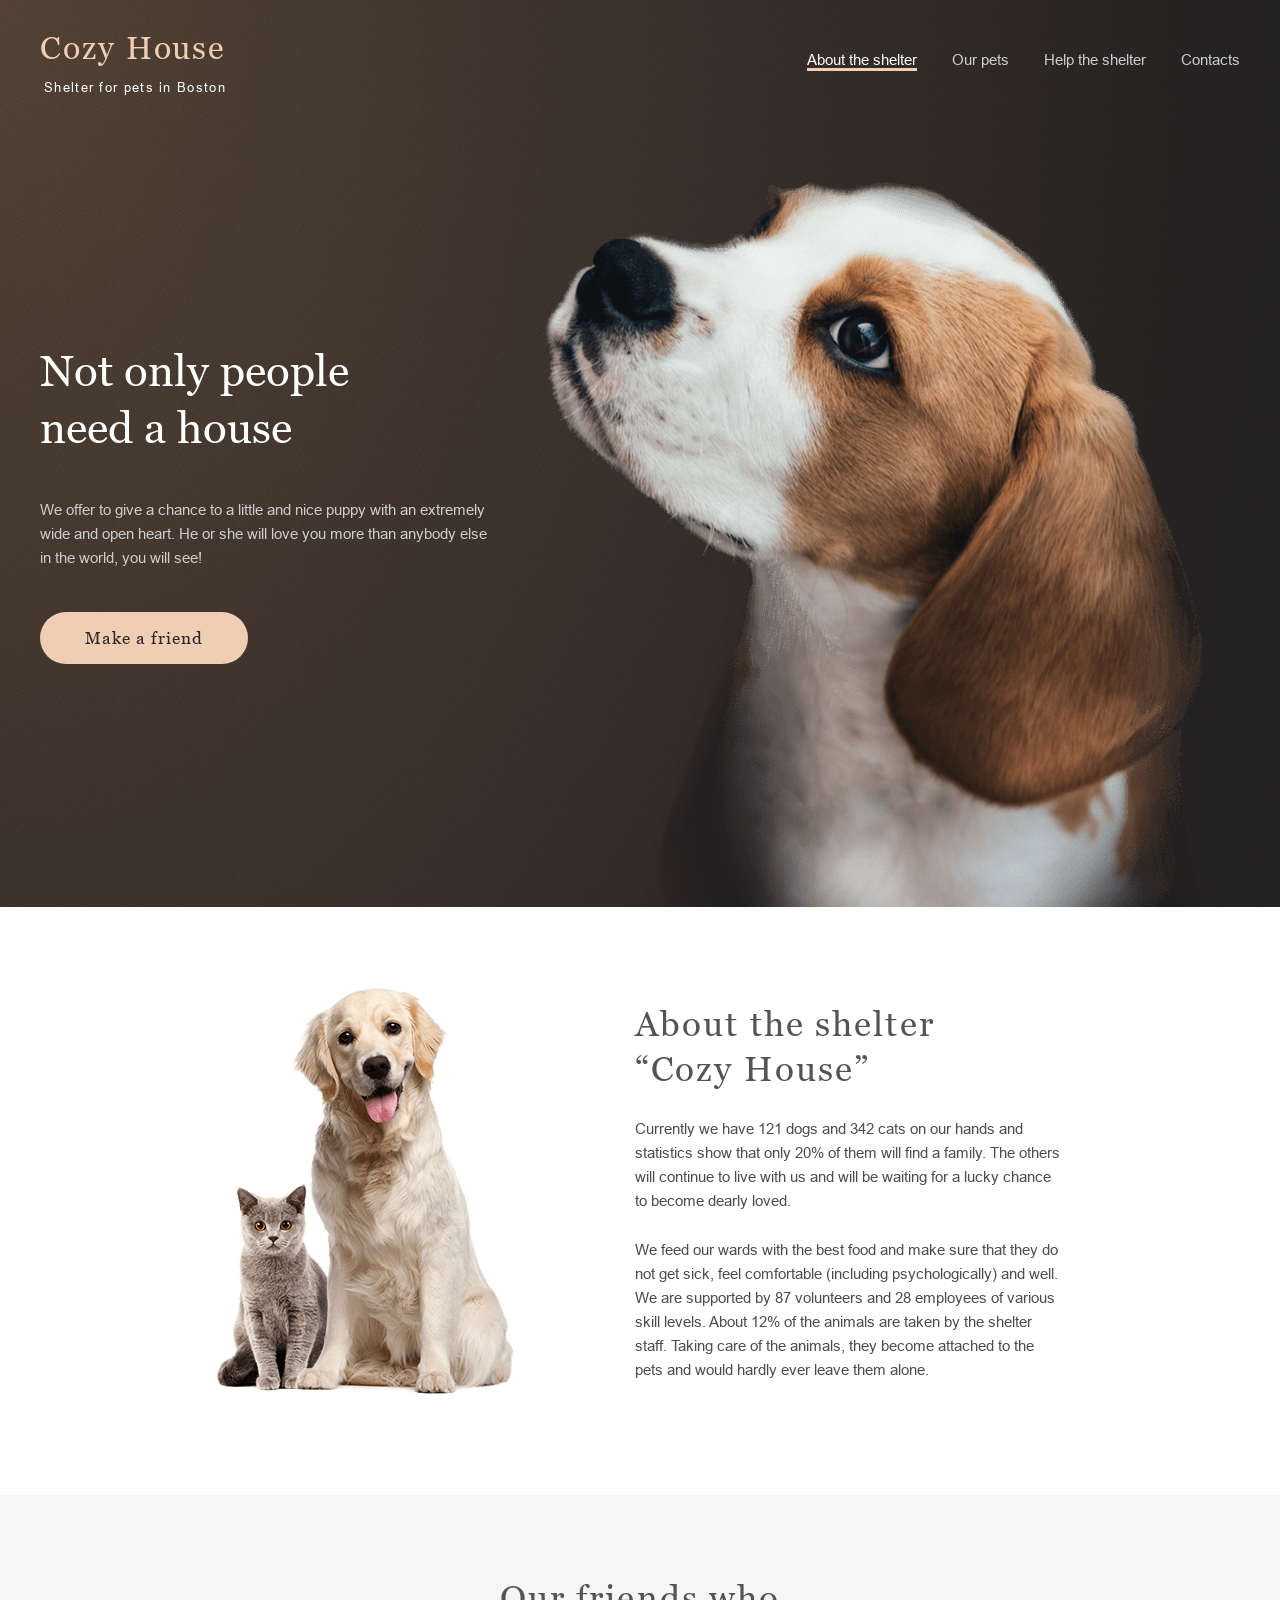
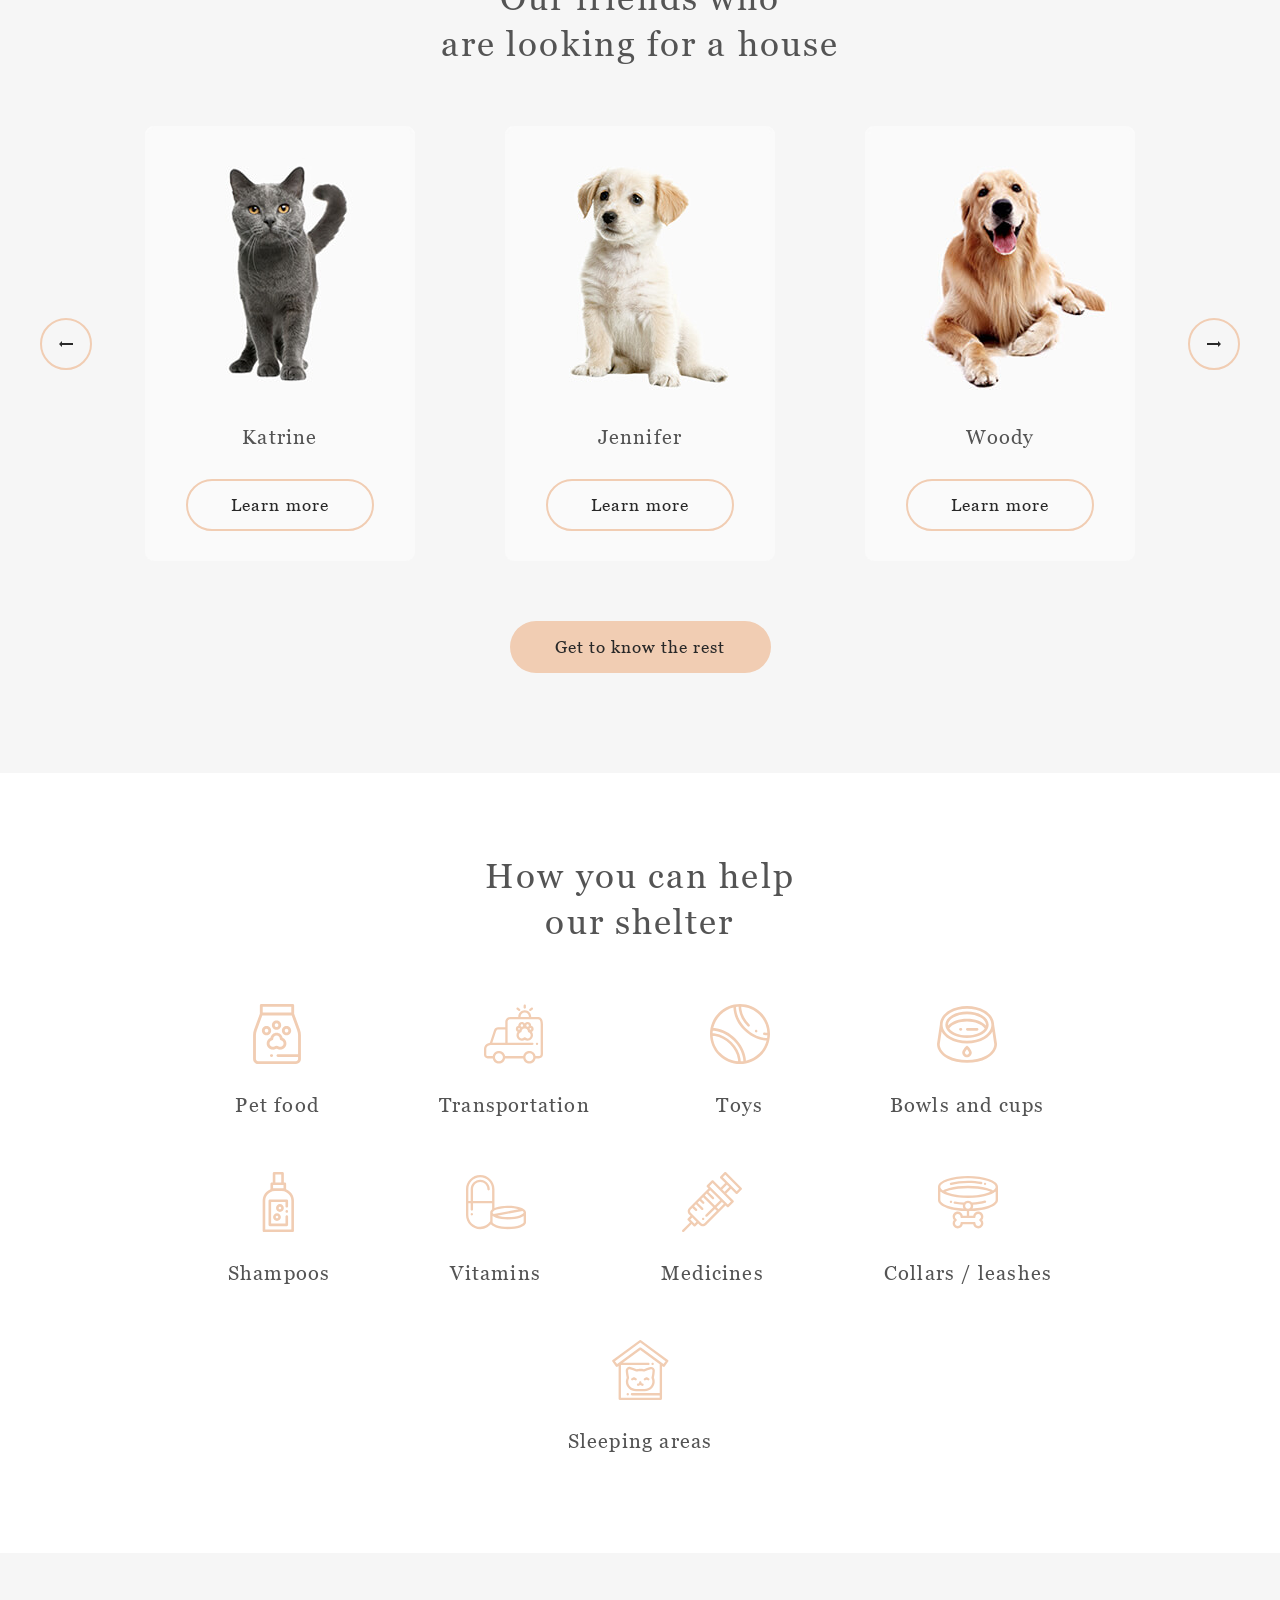
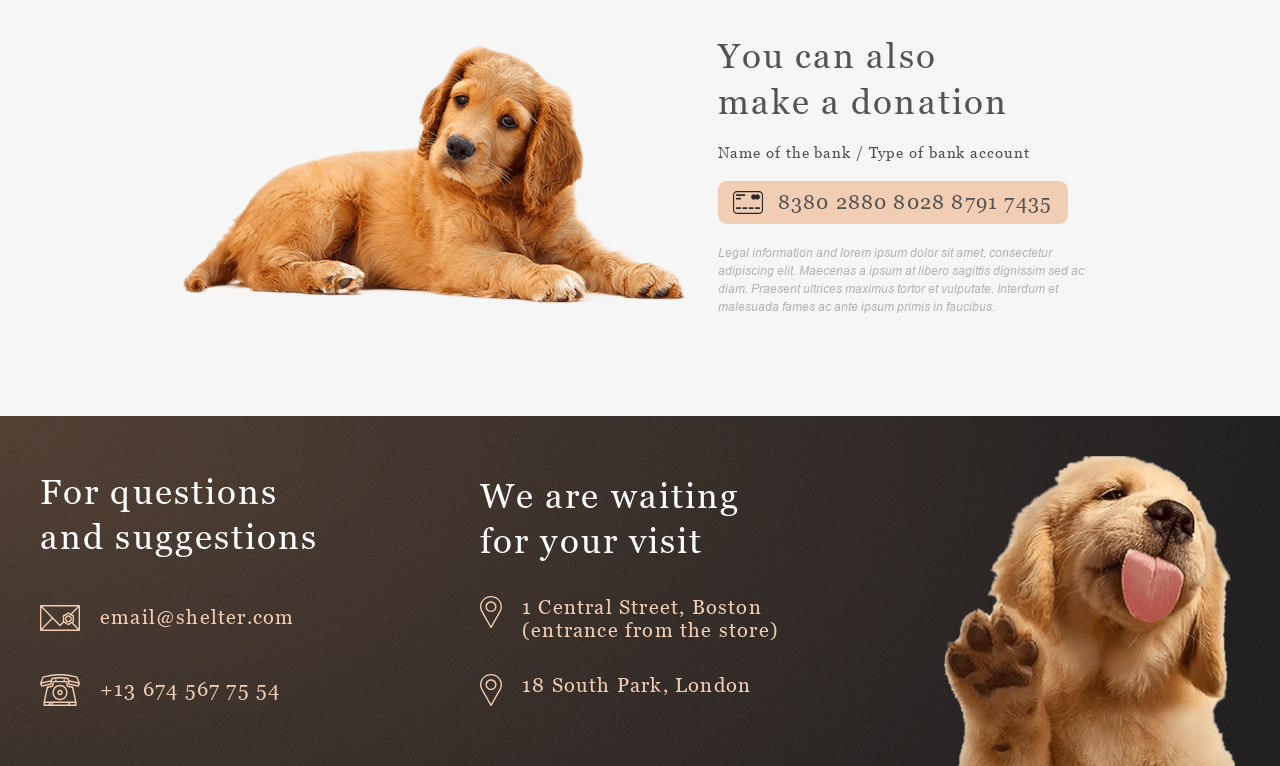
==== shelter/index.html @ ccb55d99 "feat: implement pet popup" ====
<!doctype html>
<html lang="en">
  <head>
    <meta charset="UTF-8">
    <meta name="viewport" content="width=device-width, initial-scale=1.0">
    <title>Shelter for pets in Boston</title>
    <link rel="icon" type="image/svg+xml" href="./assets/icons/favicon.svg">
    <link rel="stylesheet" href="./assets/fonts/fonts.css">
    <link rel="stylesheet" href="./css/style.css">
    <script type="module" src="./js/main.js"></script>
  </head>
  <body>
    <div class="page">
      <div class="background-noise">
      <header class="header">
        <div class="container header-container">
          <a class="logo" href="./index.html">
            <span class="logo__title">Cozy House</span>
            <span class="logo__subtitle">Shelter for pets in Boston</span>
          </a>

          <nav class="header-nav">
            <ul class="header-nav__list">
              <li class="header-nav__list-item">
                <a class="header-nav__list-link header-nav__list-link--active"
                  >About the shelter</a
                >
              </li>
              <li class="header-nav__list-item">
                <a class="header-nav__list-link" href="./pets.html">Our pets</a>
              </li>
              <li class="header-nav__list-item">
                <a class="header-nav__list-link" href="#help"
                  >Help the shelter</a
                >
              </li>
              <li class="header-nav__list-item">
                <a class="header-nav__list-link" href="#contacts">Contacts</a>
              </li>
            </ul>
          </nav>
        </div>

        <button class="burger" type="button" aria-label="Open menu">
          <span></span>
          <span></span>
          <span></span>
        </button>
      </header>

      <div class="overlay"></div>

        <section class="not-only">
          <div class="container container-not-only">
            <div class="not-only__content">
              <h1 class="not-only__title">Not only people need a house</h1>
              <p class="not-only__text">
                We offer to give a chance to a little and nice puppy with an
                extremely wide and open heart. He or she will love you more than
                anybody else in the world, you will see!
              </p>

              <a class="not-only__button" href="#our-friends">
                Make a friend
              </a>
            </div>
            <div class="not-only__img">
              <img src="./assets/images/hero-puppy.png" alt="puppy">
            </div>
          </div>
        </section>
      </div>

      <main>
        <section class="about" id="about">
          <div class="container container-about">
            <div class="about__img">
              <img src="./assets/images/about-pets.png" alt="cat and dog">
            </div>

            <div class="about__content">
              <h2 class="about__title">About the shelter “Cozy&nbsp;House”</h2>
              <p class="about__text">
                Currently we have 121 dogs and 342 cats on our hands and
                statistics show that only 20% of them will find a family. The
                others will continue to live with us and will be waiting for a
                lucky chance to become dearly loved.
              </p>
              <p class="about__text">
                We feed our wards with the best food and make sure that they do
                not get sick, feel comfortable (including psychologically) and
                well. We are supported by 87 volunteers and 28 employees of
                various skill levels. About 12% of the animals are taken by the
                shelter staff. Taking care of the animals, they become attached
                to the pets and would hardly ever leave them alone.
              </p>
            </div>
          </div>
        </section>

        <section class="our-friends" id="our-friends">
          <div class="container container-our-friends">
            <h2 class="our-friends__title">
              Our friends who are&nbsp;looking for a house
            </h2>

            <div class="our-friends__slider">
              <button
                class="our-friends__button-slider our-friends__button-slider--prev"
                type="button"
                aria-label="Previous slide"
              >
                <svg
                  width="14"
                  height="6"
                  viewBox="0 0 14 6"
                  fill="none"
                  xmlns="http://www.w3.org/2000/svg"
                >
                  <path d="M14 2V4H3V6L0 3L3 0V2H14Z" fill="#292929" />
                </svg>
              </button>
              <div class="our-friends__slider-viewport">
                <ul class="our-friends__list">
                  <li class="our-friends__list-item">
                    <article class="our-friends__card">
                      <img
                        class="our-friends__card-img"
                        src="./assets/images/pets-katrine.jpg"
                        alt=""
                      >
                      <h3 class="our-friends__card-title">Katrine</h3>
                      <button class="our-friends__card-button" type="button">
                        Learn more
                      </button>
                    </article>
                  </li>
                  <li class="our-friends__list-item">
                    <article class="our-friends__card">
                      <img
                        class="our-friends__card-img"
                        src="./assets/images/pets-jennifer.jpg"
                        alt=""
                      >
                      <h3 class="our-friends__card-title">Jennifer</h3>
                      <button class="our-friends__card-button" type="button">
                        Learn more
                      </button>
                    </article>
                  </li>
                  <li class="our-friends__list-item">
                    <article class="our-friends__card">
                      <img
                        class="our-friends__card-img"
                        src="./assets/images/pets-woody.jpg"
                        alt=""
                      >
                      <h3 class="our-friends__card-title">Woody</h3>
                      <button class="our-friends__card-button" type="button">
                        Learn more
                      </button>
                    </article>
                  </li>
                </ul>
              </div>
              <button
                class="our-friends__button-slider our-friends__button-slider--next"
                type="button"
                aria-label="Next slide"
              >
<svg
  width="14"
  height="6"
  viewBox="0 0 14 6"
  fill="none"
  xmlns="http://www.w3.org/2000/svg"
>
  <path
    d="M0 4V2H11V0L14 3L11 6V4H0Z"
    fill="currentColor"
  />
</svg>
              </button>
            </div>

            <a class="our-friends__button-get" href="./pets.html"
              >Get to know the rest</a
            >
          </div>
        </section>

        <section class="help" id="help">
          <div class="container">
            <h2 class="help__title">How you can help our shelter</h2>
            <ul class="help__list">
              <li class="help__list-item">
                <img
                  class="help__list-item-img"
                  src="./assets/icons/icon-pet-food.svg"
                  alt=""
                  aria-hidden="true"
                >
                <span class="help__list-item-text">Pet food</span>
              </li>
              <li class="help__list-item">
                <img
                  class="help__list-item-img"
                  src="./assets/icons/icon-transportation.svg"
                  alt=""
                  aria-hidden="true"
                >
                <span class="help__list-item-text">Transportation</span>
              </li>

              <li class="help__list-item">
                <img
                  class="help__list-item-img"
                  src="./assets/icons/icon-toys.svg"
                  alt=""
                  aria-hidden="true"
                >
                <span class="help__list-item-text">Toys</span>
              </li>

              <li class="help__list-item">
                <img
                  class="help__list-item-img"
                  src="./assets/icons/icon-bowls-and-cups.svg"
                  alt=""
                  aria-hidden="true"
                >
                <span class="help__list-item-text">Bowls and cups</span>
              </li>

              <li class="help__list-item">
                <img
                  class="help__list-item-img"
                  src="./assets/icons/icon-shampoos.svg"
                  alt=""
                  aria-hidden="true"
                >
                <span class="help__list-item-text">Shampoos</span>
              </li>

              <li class="help__list-item">
                <img
                  class="help__list-item-img"
                  src="./assets/icons/icon-vitamins.svg"
                  alt=""
                  aria-hidden="true"
                >
                <span class="help__list-item-text">Vitamins</span>
              </li>

              <li class="help__list-item">
                <img
                  class="help__list-item-img"
                  src="./assets/icons/icon-medicines.svg"
                  alt=""
                  aria-hidden="true"
                >
                <span class="help__list-item-text">Medicines</span>
              </li>

              <li class="help__list-item">
                <img
                  class="help__list-item-img"
                  src="./assets/icons/icon-collars-leashes.svg"
                  alt=""
                  aria-hidden="true"
                >
                <span class="help__list-item-text">Collars / leashes</span>
              </li>

              <li class="help__list-item">
                <img
                  class="help__list-item-img"
                  src="./assets/icons/icon-sleeping-area.svg"
                  alt=""
                  aria-hidden="true"
                >
                <span class="help__list-item-text">Sleeping areas</span>
              </li>
            </ul>
          </div>
        </section>

        <section class="in-addition">
          <div class="container container-in-addition">
            <div class="in-addition__img">
              <img src="./assets/images/donation-dog.png" alt="dog">
            </div>

            <div class="in-addition__content">
              <h2 class="in-addition__title">You&nbsp;can&nbsp;also make&nbsp;a&nbsp;donation</h2>
              <p class="in-addition__subtitle">
                Name of the bank / Type of bank account
              </p>

              <a class="donation-card" href="#">
                <img
                  class="donation-card__icon"
                  src="./assets/icons/credit-card.svg"
                  alt=""
                  aria-hidden="true"
                >
                <span class="donation-card__number"
                  >8380 2880 8028 8791 7435</span
                >
              </a>

              <p class="in-addition__text">
                Legal information and lorem ipsum dolor sit amet, consectetur
                adipiscing elit. Maecenas a ipsum at libero sagittis dignissim
                sed ac diam. Praesent ultrices maximus tortor et vulputate.
                Interdum et malesuada fames ac ante ipsum primis in faucibus.
              </p>
            </div>
          </div>
        </section>
      </main>
      <footer class="footer" id="contacts">
        <div class="container container-footer">
          <div class="footer-questions">
            <h2 class="footer-questions__title">
              For questions and suggestions
            </h2>
            <ul class="footer-contacts">
              <li class="footer-contacts__item">
                <a
                  class="footer-contacts__link"
                  href="mailto:email@shelter.com"
                >
                  <img
                    class="footer-contacts__icon"
                    src="./assets/icons/icon-email.svg"
                    alt=""
                  >
                  <span>email@shelter.com</span>
                </a>
              </li>

              <li class="footer-contacts__item">
                <a class="footer-contacts__link" href="tel:+136745677554">
                  <img
                    class="footer-contacts__icon"
                    src="./assets/icons/icon-phone.svg"
                    alt=""
                  >
                  <span>+13 674 567 75 54</span>
                </a>
              </li>
            </ul>
          </div>

          <div class="footer-address">
            <h2 class="footer-address__title">We are waiting for your visit</h2>
            <ul class="footer-address__list">
              <li class="footer-address__list-item">
                <img
                  class="footer-address__img"
                  src="./assets/icons/icon-marker.svg"
                  alt=""
                >
                <a
                  class="footer-address__link"
                  href="https://www.google.com/maps/search/?api=1&query=1+Central+Street,+Boston"
                  target="_blank"
                  rel="noopener noreferrer"
                >
                  1 Central Street, Boston (entrance from the store)
                </a>
              </li>
              <li class="footer-address__list-item">
                <img
                  class="footer-address__img"
                  src="./assets/icons/icon-marker.svg"
                  alt=""
                >
                <a
                  class="footer-address__link"
                  href="https://www.google.com/maps/search/?api=1&query=18+South+Park,+London"
                  target="_blank"
                  rel="noopener noreferrer"
                >
                  18 South Park, London
                </a>
              </li>
            </ul>
          </div>

          <div class="footer__img">
            <img src="./assets/images/footer-puppy.png" alt="puppy">
          </div>
        </div>
      </footer>
    </div>




<div class="popup">
  <div class="popup__content">
    <button class="popup__close" type="button" aria-label="Close popup">
      <svg width="12" height="12" viewBox="0 0 12 12" fill="none">
        <path
          fill-rule="evenodd"
          clip-rule="evenodd"
          d="M7.42618 6.00003L11.7046 1.72158C12.0985 1.32775 12.0985 0.689213 11.7046 0.295433C11.3108 -0.0984027 10.6723 -0.0984027 10.2785 0.295433L5.99998 4.57394L1.72148 0.295377C1.32765 -0.098459 0.68917 -0.098459 0.295334 0.295377C-0.0984448 0.689213 -0.0984448 1.32775 0.295334 1.72153L4.57383 5.99997L0.295334 10.2785C-0.0984448 10.6723 -0.0984448 11.3108 0.295334 11.7046C0.68917 12.0985 1.32765 12.0985 1.72148 11.7046L5.99998 7.42612L10.2785 11.7046C10.6723 12.0985 11.3108 12.0985 11.7046 11.7046C12.0985 11.3108 12.0985 10.6723 11.7046 10.2785L7.42618 6.00003Z"
          fill="#292929"
        />
      </svg>
    </button>

    <img class="popup__img" src="" alt="">

    <div class="popup__info">
      <h2 class="popup__title"></h2>
      <p class="popup__subtitle"></p>
      <p class="popup__description"></p>

      <ul class="popup__list">
        <li class="popup__item">
          <b>Age:</b> <span class="popup__age"></span>
        </li>
        <li class="popup__item">
          <b>Inoculations:</b> <span class="popup__inoculations"></span>
        </li>
        <li class="popup__item">
          <b>Diseases:</b> <span class="popup__diseases"></span>
        </li>
        <li class="popup__item">
          <b>Parasites:</b> <span class="popup__parasites"></span>
        </li>
      </ul>
    </div>
  </div>
</div>


  </body>
</html>
---- shelter/assets/fonts/fonts.css ----
@font-face {
  font-family: "Arial";
  src: url("./arial-regular.woff2") format("woff2");
  font-style: normal;
  font-weight: 400;
  font-display: swap;
}

@font-face {
  font-family: "Arial";
  src: url("./arial-italic.woff2") format("woff2");
  font-style: italic;
  font-weight: 400;
  font-display: swap;
}

@font-face {
  font-family: "Georgia";
  src: url("./georgia-regular.woff2") format("woff2");
  font-style: normal;
  font-weight: 400;
  font-display: swap;
}

@font-face {
  font-family: "Georgia";
  src: url("./georgia-italic.woff2") format("woff2");
  font-style: italic;
  font-weight: 400;
  font-display: swap;
}

@font-face {
  font-family: "Georgia";
  src: url("./georgia-bold.woff2") format("woff2");
  font-style: normal;
  font-weight: 700;
  font-display: swap;
}
---- shelter/css/style.css ----
*,
*::before,
*::after {
  box-sizing: border-box;
}

html {
  scroll-behavior: smooth;
}

body,
h1,
h2,
h3,
h4,
h5,
h6,
p,
ul,
ol {
  margin: 0;
}

ul,
ol {
  padding: 0;
  list-style: none;
}

a {
  color: inherit;
  text-decoration: none;
}

button,
input,
textarea,
select {
  font: inherit;
}

button {
  padding: 0;
  border: none;
  background: transparent;
  cursor: pointer;
}

img {
  display: block;
  max-width: 100%;
  height: auto;
}

:root {
  --font-primary: "Georgia", "Times New Roman", serif;
  --font-secondary: "Arial", Helvetica, sans-serif;

  --color-light-xl: #fff;
  --color-light-l: #f6f6f6;
  --color-light-s: #fafafa;
  --color-dark-s: #cdcdcd;
  --color-dark-m: #b2b2b2;
  --color-dark-l: #545454;
  --color-dark-xl: #4c4c4c;
  --color-dark-2xl: #444;
  --color-dark-3xl: #292929;
  --color-primary: #f1cdb3;
  --color-primary-light: #fddcc4;
  --start-screen-gradient-background: #211f20;
  --footer-gradient-background: #211f20;
}

body {
  min-width: 320px;
  font-family: var(--font-primary);
  font-weight: 400;
  font-size: 15px;
  line-height: 160%;
  color: var(--color-dark-l);
}

body.popup-open {
  overflow: hidden;
}

.container {
  max-width: 1200px;
  margin: 0 auto;
}

/* HEADER */
.background-noise {
  background:
    url("../assets/images/noise_transparent.png") repeat,
    radial-gradient(100% 215.42% at 0% 0%, #5b483a 0%, #262425 100%),
    #211f20;
}

.header {
  padding-top: 30px;
}

.header-container {
  display: flex;
  justify-content: space-between;
  align-items: center;
  margin: 0 40px;
}

.logo {
  display: flex;
  flex-direction: column;
  gap: 10px;
}

.logo__title {
  font-family: var(--font-primary);
  font-size: 32px;
  line-height: 110%;
  letter-spacing: 0.06em;
  color: var(--color-primary);
}

.logo__subtitle {
  font-family: var(--font-secondary);
  font-size: 13px;
  letter-spacing: 0.1em;
  color: var(--color-light-xl);
  padding-left: 4px;
}

.header-nav {
  padding-bottom: 10px;
}

.header-nav__list {
  display: flex;
  gap: 35px;
}

.header-nav__list-link {
  font-family: var(--font-secondary);
  line-height: 160%;
  font-size: 15px;
  color: var(--color-dark-s);
  transition: color 0.3s ease;
}

.header-nav__list-link--active {
  color: var(--color-light-s);
  border-bottom: solid 3px var(--color-primary);
  cursor: default;
  pointer-events: none;
}

.header-nav__list-link:not(.header-nav__list-link--active):hover {
  color: var(--color-light-s);
}

.burger {
  display: none;
}

/* NOT-ONLY */
.not-only {
  padding: 80px 20px 0;
}

.container-not-only {
  display: flex;
  align-items: center;
  justify-content: space-between;
}

.not-only__content {
  max-width: 460px;
  padding-bottom: 80px;
}

.not-only__title {
  max-width: 310px;
  font-family: var(--font-primary);
  font-weight: 400;
  font-size: 44px;
  line-height: 130%;
  color: var(--color-light-xl);
  margin-bottom: 42px;
}

.not-only__text {
  font-family: var(--font-secondary);
  color: var(--color-dark-s);
  font-size: 15px;
  line-height: 160%;
  margin-bottom: 42px;
}

.not-only__button {
  font-family: var(--font-primary);
  font-size: 17px;
  line-height: 130%;
  letter-spacing: 0.06em;
  color: var(--color-dark-3xl);
  border-radius: 100px;
  background-color: var(--color-primary);
  padding: 15px 45px;
  display: inline-flex;
  align-items: center;
  justify-content: center;
  min-width: 207px;
  min-height: 52px;
  transition: background-color 0.3s ease;
}

.not-only__button:hover {
  background-color: var(--color-primary-light);
}

.not-only__img {
  width: 58.17%;
  max-width: 698px;
}

.not-only__img img {
  width: 100%;
}

/* ABOUT */
.about {
  background-color: var(--color-light-xl);
}

.container-about {
  padding: 80px 0 100px;
  display: flex;
  justify-content: center;
  align-items: center;
  gap: 120px;
  max-width: 850px;
}

.about__img {
  flex-shrink: 0;
}

.about__img img {
  width: 300px;
}

.about__content {
  max-width: 430px;
  display: flex;
  flex-direction: column;
  gap: 25px;
}

.about__title {
  max-width: 370px;
  font-family: var(--font-primary);
  font-weight: 400;
  font-size: 35px;
  line-height: 130%;
  letter-spacing: 0.06em;
  color: var(--color-dark-l);
}

.about__text {
  font-family: var(--font-secondary);
  color: var(--color-dark-xl);
  font-size: 15px;
  line-height: 160%;
}

/* OUR-FRIENDS */
.our-friends {
  background-color: var(--color-light-l);
}

.container-our-friends {
  text-align: center;
  padding: 80px 0 100px;
  display: flex;
  flex-direction: column;
  align-items: center;
}

.our-friends__title {
  font-family: var(--font-primary);
  font-weight: 400;
  font-size: 35px;
  line-height: 130%;
  letter-spacing: 0.06em;
  max-width: 400px;
  text-align: center;
  margin-bottom: 60px;
  color: var(--color-dark-l);
}

.our-friends__slider {
  display: grid;
  grid-template-columns: 52px minmax(0, 990px) 52px;
  align-items: center;
  gap: 53px;
  margin-bottom: 60px;
}

.our-friends__button-get {
  font-family: var(--font-primary);
  font-weight: 400;
  font-size: 17px;
  line-height: 130%;
  letter-spacing: 0.06em;
  color: var(--color-dark-3xl);
  padding: 15px 45px;
  background-color: var(--color-primary);
  border-radius: 100px;
  margin: 0 auto;
  display: inline-flex;
  align-items: center;
  justify-content: center;
  min-width: 261px;
  min-height: 52px;
  transition: background-color 0.3s ease;
}

.our-friends__button-get:hover {
  background-color: var(--color-primary-light);
}

.our-friends__button-slider {
  width: 52px;
  height: 52px;
  flex-shrink: 0;
  display: flex;
  justify-content: center;
  align-items: center;
  border-radius: 50%;
  border: solid 2px var(--color-primary);
  background-color: transparent;
  color: var(--color-dark-3xl);
  transition: 0.3s ease;
}

.our-friends__slider-viewport {
  overflow: hidden;
}

.our-friends__list {
  display: flex;
  gap: 90px;
}

.our-friends__list-item {
  flex: 0 0 270px;
}

.our-friends__card {
  display: flex;
  flex-direction: column;
  align-items: center;
  max-width: 270px;
  overflow: hidden;
  border-radius: 9px;
  background-color: var(--color-light-s);
  cursor: pointer;
  transition: background- 0.3s ease;
}

.our-friends__card:hover {
  transform: translateY(-3px);
}

.our-friends__card-title {
  font-family: var(--font-primary);
  font-weight: 400;
  font-size: 20px;
  line-height: 23px;
  letter-spacing: 0.06em;
  margin: 30px 0;
}

.our-friends__card-button {
  font-family: var(--font-primary);
  font-weight: 400;
  font-size: 17px;
  line-height: 130%;
  letter-spacing: 0.06em;
  color: var(--color-dark-3xl);
  border-radius: 100px;
  border: solid 2px var(--color-primary);
  padding: 13px 43px;
  min-width: 187px;
  min-height: 52px;
  margin-bottom: 30px;
  transition: 0.3s ease;
}

.our-friends__card:hover .our-friends__card-button {
  background-color: var(--color-primary);
}

.our-friends__button-slider--next:hover {
  background-color: var(--color-primary);
}

.our-friends__button-slider--prev:hover {
  background-color: var(--color-primary);
}

/* HELP */
.help {
  padding-top: 80px;
  background-color: var(--color-light-xl);
}

.help__title {
  font-family: var(--font-primary);
  color: var(--color-dark-l);
  font-weight: 400;
  font-size: 35px;
  line-height: 130%;
  letter-spacing: 0.06em;
  text-align: center;
  margin: 0 auto 60px;
  max-width: 310px;
}

.help__list {
  display: flex;
  max-width: 1030px;
  gap: 55px 120px;
  flex-wrap: wrap;
  justify-content: center;
  padding-bottom: 100px;
  margin: 0 auto;
}

.help__list-item {
  display: flex;
  flex-direction: column;
  gap: 30px;
  align-items: center;
}

.help__list-item-img {
  width: 60px;
  height: 60px;
}

.help__list-item-text {
  font-family: var(--font-primary);
  font-size: 20px;
  line-height: 115%;
  letter-spacing: 0.06em;
  text-align: center;
  color: var(--color-dark-l);
}

/* IN-ADDITION */
.in-addition {
  padding: 80px 0 100px;
  background-color: var(--color-light-l);
}

.container-in-addition {
  display: flex;
  justify-content: center;
  align-items: center;
  gap: 30px;
  margin: 0 auto;
  max-width: 915px;
}

.in-addition__img {
  flex-shrink: 0;
}

.in-addition__img img {
  width: 505px;
}

.in-addition__content {
  display: flex;
  flex-direction: column;
  gap: 20px;
  max-width: 380px;
}

.in-addition__title {
  font-family: var(--font-primary);
  font-weight: 400;
  font-size: 35px;
  line-height: 130%;
  letter-spacing: 0.06em;
  max-width: 300px;
  color: var(--color-dark-l);
}

.in-addition__subtitle {
  font-family: var(--font-primary);
  font-size: 15px;
  line-height: 110%;
  letter-spacing: 0.06em;
  color: var(--color-dark-l);
}

.donation-card {
  display: flex;
  gap: 15px;
  background-color: var(--color-primary);
  border-radius: 9px;
  padding: 10px 15px;
  max-width: 350px;
  background-color: var(--color-primary);
  transition: background-color 0.3s ease;
}

.donation-card:hover {
  background-color: var(--color-primary-light);
}

.donation-card__icon {
  width: 30px;
  height: 23px;
}

.donation-card__number {
  font-family: var(--font-primary);
  font-size: 20px;
  line-height: 115%;
  letter-spacing: 0.06em;
  color: var(--color-dark-l);
}

.in-addition__text {
  font-family: var(--font-secondary);
  font-style: italic;
  font-size: 12px;
  line-height: 150%;
  color: var(--color-dark-m);
}

/* FOOTER */
.footer {
  padding-top: 40px;
  background:
    url("../assets/images/noise_transparent.png"),
    radial-gradient(100% 215.42% at 0% 0%, #5b483a 0%, #262425 100%), #211f20;
}

.container-footer {
  display: flex;
  justify-content: space-between;
  align-items: flex-end;
}

.footer-questions {
  display: flex;
  flex-direction: column;
  gap: 42px;
  max-width: 280px;
  padding-bottom: 60px;
}

.footer-questions__title {
  font-family: var(--font-primary);
  font-weight: 400;
  font-size: 35px;
  line-height: 130%;
  letter-spacing: 0.06em;
  color: var(--color-light-xl);
}

.footer-contacts {
  display: flex;
  gap: 40px;
  flex-direction: column;
}

.footer-contacts__link {
  display: flex;
  align-items: center;
  gap: 20px;
  font-family: var(--font-primary);
  font-size: 20px;
  line-height: 115%;
  letter-spacing: 0.06em;
  color: var(--color-primary);
}

.footer-contacts__icon {
  flex-shrink: 0;
  width: 40px;
  height: 32px;
}

.footer-address {
  display: flex;
  flex-direction: column;
  gap: 32px;
  max-width: 300px;
  padding-bottom: 60px;
}

.footer-address__title {
  font-family: var(--font-primary);
  font-weight: 400;
  font-size: 35px;
  line-height: 130%;
  letter-spacing: 0.06em;
  color: var(--color-light-xl);
}

.footer-address__list {
  display: flex;
  gap: 32px;
  flex-direction: column;
}

.footer-address__list-item {
  display: flex;
  gap: 20px;
}

.footer-address__img {
  flex-shrink: 0;
  width: 22px;
  height: 32px;
}

.footer-address__link {
  font-family: var(--font-primary);
  font-size: 20px;
  line-height: 115%;
  letter-spacing: 0.06em;
  color: var(--color-primary);
}

.footer__img {
  flex-shrink: 0;
}

.footer__img img {
  width: 300px;
}

@media (max-width: 1220px) {
  .our-friends__slider {
    grid-template-columns: 52px minmax(0, 580px) 52px;
    gap: 12px;
  }

  .help {
    padding: 80px 20px 0;
  }

  .footer {
    padding: 40px 20px 0;
  }
}

@media (max-width: 1000px) {
  .header {
    padding-top: 30px;
  }

  .header-container {
    margin: 0 30px;
  }

  .not-only {
    padding: 50px 0 0;
  }

  .container-not-only {
    flex-direction: column;
    align-items: center;
  }

  .not-only__content {
    padding-bottom: 100px;
  }

  .not-only__button {
    margin-left: 126px;
  }

  .not-only__img {
    align-self: flex-end;
    width: 80.37%;
    max-width: 569px;
    margin-right: 25px;
  }

  .container-about {
    flex-direction: column-reverse;
    gap: 80px;
  }

  .our-friends__slider {
    grid-template-columns: 52px minmax(0, 580px) 52px;
    gap: 12px;
  }

  .our-friends__list {
    gap: 40px;
  }

  .help__list {
    display: grid;
    grid-template-columns: repeat(3, 170px);
    justify-content: center;
    column-gap: 60px;
    row-gap: 55px;
  }

  .container-in-addition {
    flex-direction: column-reverse;
    gap: 60px;
  }

  .footer {
    padding: 25px 0 0;
  }

  .container-footer {
    justify-content: center;
    column-gap: 60px;
    row-gap: 0;
    flex-wrap: wrap;
  }

  .footer-questions,
  .footer-address {
    padding-top: 0;
  }
}

@media (max-width: 767px) {
  .header-container {
    margin: 0 20px;
  }

  .logo {
    gap: 5px;
  }

  .header-nav {
    position: fixed;
    top: 0;
    right: 0;
    width: 320px;
    height: 100vh;
    transform: translateX(100%);
    transition: transform 0.3s ease;
    background-color: var(--color-dark-3xl);
  }

  .header-nav__list {
    display: flex;
    flex-direction: column;
    align-items: center;
    justify-content: center;
    height: 100%;
    gap: 40px;
  }

  .header-nav__list-link {
    font-weight: 400;
    font-size: 32px;
    line-height: 160%;
  }

  .header-nav.is-active {
    transform: translateX(0);
    z-index: 200;
  }

  .burger {
    z-index: 300;
    transition: transform 0.3s ease;
  }

  .burger.is-active {
    transform: rotate(90deg);
  }

  .overlay {
    position: fixed;
    inset: 0;
    background: rgba(41, 41, 41, 0.6);
    opacity: 0;
    visibility: hidden;
    transition: opacity 0.3s ease;

    z-index: 100;
  }

  .overlay.is-active {
    opacity: 1;
    visibility: visible;
  }

  body.menu-open {
    overflow: hidden;
  }

  .burger {
    position: absolute;
    top: 49px;
    right: 20px;
    display: flex;
    flex-direction: column;
    gap: 8px;
    width: 30px;
    height: 22px;
  }

  .burger span {
    width: 30px;
    height: 2px;
    background-color: var(--color-primary);
  }

  .not-only {
    padding: 55px 0 0;
  }

  .container-not-only {
    text-align: center;
  }

  .not-only__content {
    padding-bottom: 105px;
  }

  .not-only__title {
    max-width: 260px;
    margin: 0 auto 42px;
    font-size: 25px;
    line-height: 130%;
    letter-spacing: 0.06em;
  }

  .not-only__text {
    padding: 0 10px;
  }

  .not-only__button {
    margin-left: 0;
  }

  .not-only__img {
    width: 81.67%;
    margin: 0;
  }

  .container-about {
    padding: 40px 25px;
    gap: 42px;
  }

  .about__content {
    text-align: center;
    gap: 24px;
  }

  .about__title {
    max-width: 270px;
    margin: 0 auto;

    font-size: 25px;
  }

  .about__text {
    text-align: justify;
  }

  .about__img img {
    width: 260px;
  }

  .container-our-friends {
    padding: 42px 0 40px;
  }

  .our-friends__title {
    max-width: 300px;
    margin-bottom: 42px;
    font-size: 25px;
  }

  .our-friends__slider {
    grid-template-columns: 1fr 1fr;
    grid-template-areas:
      "viewport viewport"
      "prev next";
    justify-items: center;
    column-gap: 0;
    row-gap: 20px;
    margin-bottom: 42px;
  }

  .our-friends__slider-viewport {
    grid-area: viewport;
    width: 270px;
  }

  .our-friends__button-slider--prev {
    grid-area: prev;
  }

  .our-friends__button-slider--next {
    grid-area: next;
  }

  .our-friends__list {
    gap: 0;
  }

  .help {
    padding: 42px 0;
  }

  .help__title {
    max-width: 230px;
    margin-bottom: 42px;
    font-size: 25px;
  }

  .help__list {
    grid-template-columns: repeat(2, 130px);
    column-gap: 30px;
    row-gap: 30px;
    justify-content: center;
    padding-bottom: 0;
  }

  .help__list-item {
    align-items: center;
    gap: 20px;
  }

  .help__list-item-img {
    width: 50px;
    height: 50px;
  }

  .help__list-item-text {
    font-size: 15px;
    line-height: 110%;
  }

  .in-addition {
    padding: 45px 19px;
  }

  .container-in-addition {
    gap: 42px;
  }

  .in-addition__content {
    max-width: 300px;
    text-align: center;
  }

  .in-addition__title {
    max-width: 220px;
    margin: 0 auto;

    font-size: 25px;
  }

  .in-addition__subtitle {
    line-height: 160%;
    letter-spacing: 0;
  }

  .donation-card__number {
    font-size: 15px;
    line-height: 110%;
  }

  .in-addition__text {
    text-align: justify;
  }

  .in-addition__img img {
    width: 260px;
  }

  .container-footer {
    row-gap: 40px;
  }
  .footer-questions {
    padding-bottom: 0;
  }
  .footer-questions,
  .footer-address {
    text-align: center;
  }

  .footer-questions__title,
  .footer-address__title {
    max-width: 270px;
    margin: 0 auto;

    font-size: 25px;
  }

  .footer-contacts__link {
    justify-content: center;
  }

  .footer-address {
    gap: 35px;
    padding-bottom: 0;
  }
  .footer-address__list {
    gap: 45px;
  }
  .footer-address__list-item {
    text-align: left;
  }

  .footer__img img {
    width: 260px;
  }
}

.popup {
  position: fixed;
  inset: 0;
  z-index: 100;
  display: none;
  justify-content: center;
  align-items: center;
  background-color: rgba(41, 41, 41, 0.6);
}

.popup.is-active {
  display: flex;
}

.popup__content {
  position: relative;
  display: flex;
    align-items: stretch;
  width: 900px;
  min-height: 500px;
  background-color: var(--color-light-s);
  border-radius: 9px;
}

.popup__close {
  position: absolute;
  top: -52px;
  right: -42px;
  width: 52px;
  height: 52px;
  border: 2px solid var(--color-primary);
  border-radius: 50%;
  background-color: transparent;
  cursor: pointer;
}

  .popup__close:hover {
    background-color: var(--color-primary);
}

.popup__img {
  width: 500px;
  height: 500px;
  object-fit: cover;
  border-radius: 9px;
}

.popup__info {
  width: 400px;
  padding: 50px 20px 20px 29px;
  color: #000000;
}

.popup__title {
  margin: 0 0 10px;
  font-family: var(--font-primary);
  font-weight: 400;
  font-size: 35px;
  line-height: 130%;
  letter-spacing: 0.06em;
}

.popup__subtitle {
  margin: 0 0 40px;
  font-family: var(--font-primary);
  font-weight: 400;
  font-size: 20px;
  line-height: 115%;
  letter-spacing: 0.06em;
}

.popup__description {
  margin: 0 0 40px;
  font-family: var(--font-primary);
  font-size: 15px;
  line-height: 110%;
  letter-spacing: 0.06em;
}

.popup__list {
  display: flex;
  flex-direction: column;
  gap: 10px;
  margin: 0;
  padding-left: 15px;
  font-family: var(--font-primary);
  font-size: 15px;
  line-height: 110%;
  letter-spacing: 0.06em;
}

.popup__item::marker {
  color: var(--color-primary);
}

@media (max-width: 1279px) {
  .popup__content {
    width: 630px;
    min-height: 350px;
  }

  .popup__img {
    width: 350px;
    height: auto;
  }

  .popup__info {
    width: 280px;
    padding: 10px 9px 10px 11px;
  }

  .popup__subtitle {
    margin-bottom: 20px;
  }

  .popup__description {
    margin-bottom: 20px;
    font-size: 13px;
  }

  .popup__list {
    gap: 5px;
  }
}

@media (max-width: 767px) {
  .popup__content {
    width: 240px;
    min-height: 341px;
  }

  .popup__close {
    right: -30px;
  }

  .popup__img {
    display: none;
  }

  .popup__info {
    width: 100%;
    padding: 10px;
  }

  .popup__title,
  .popup__subtitle {
    text-align: center;
  }

  .popup__description {
    text-align: justify;
  }
}
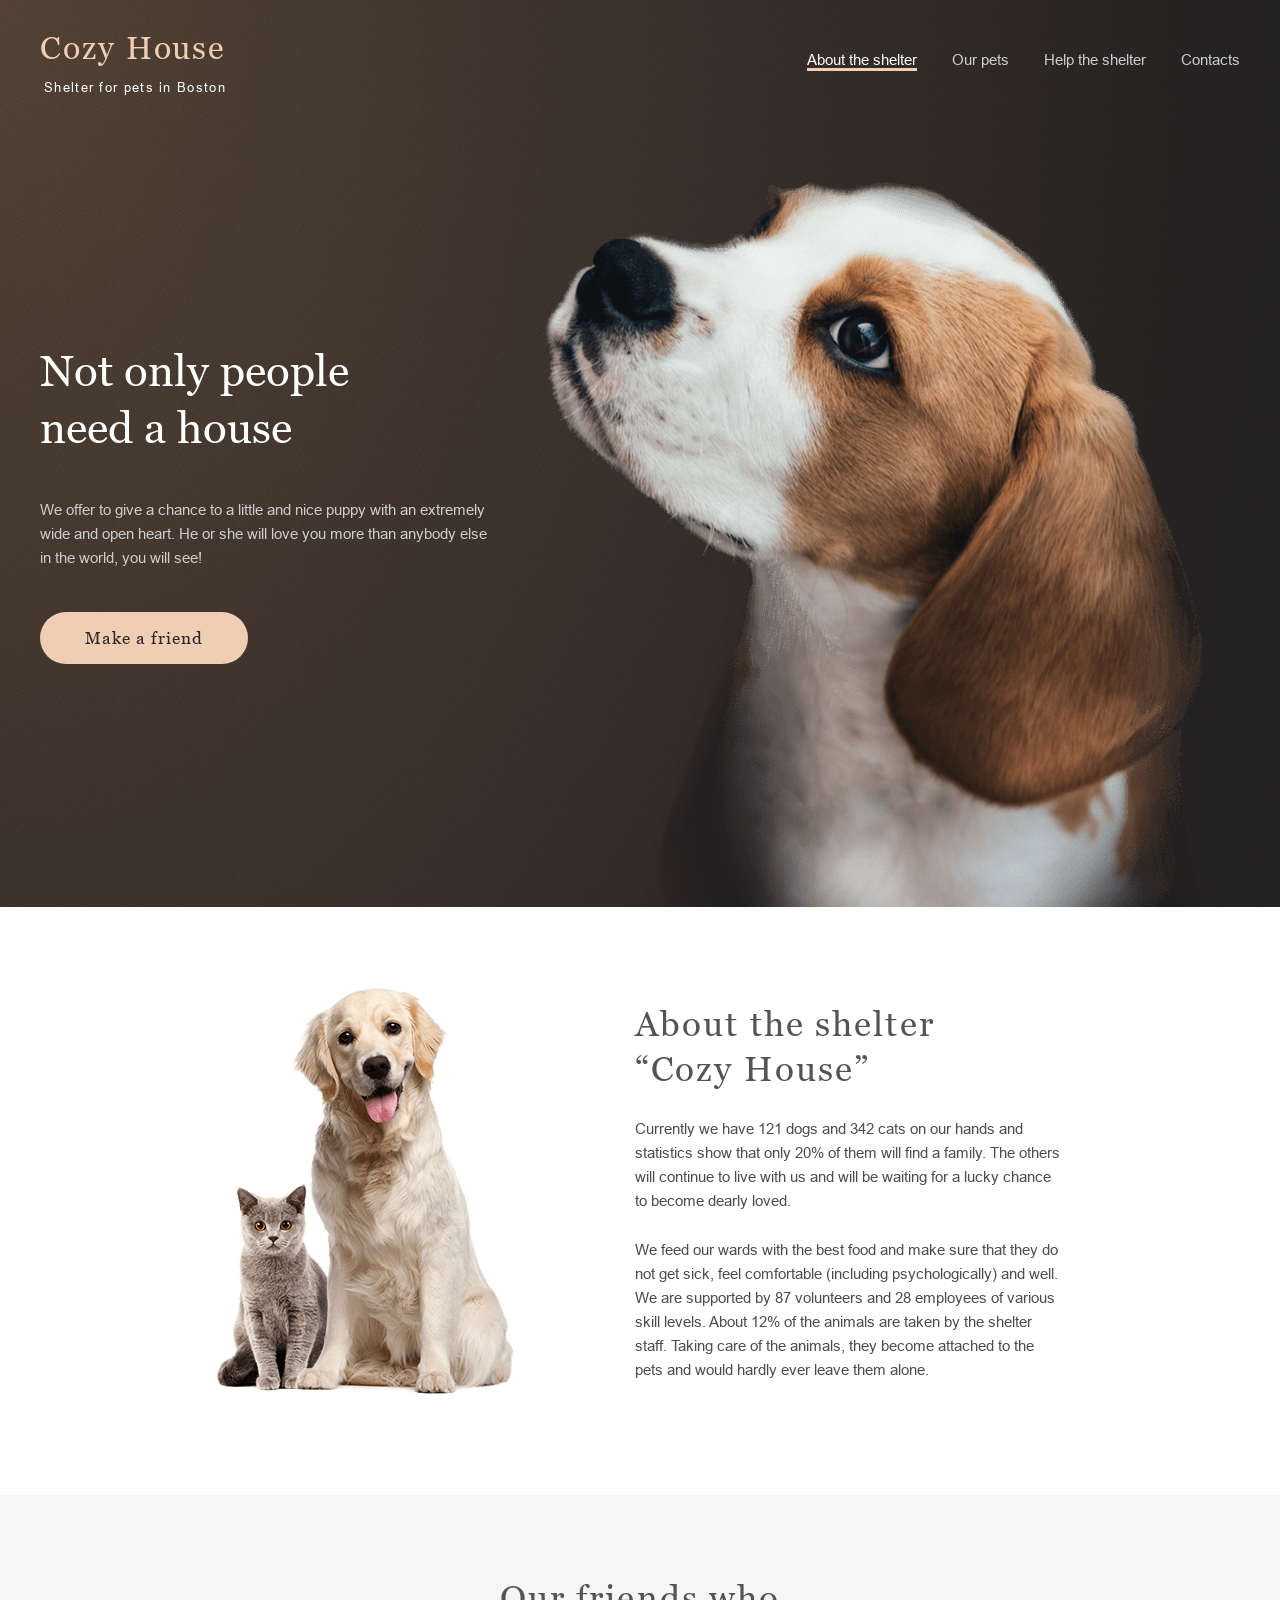
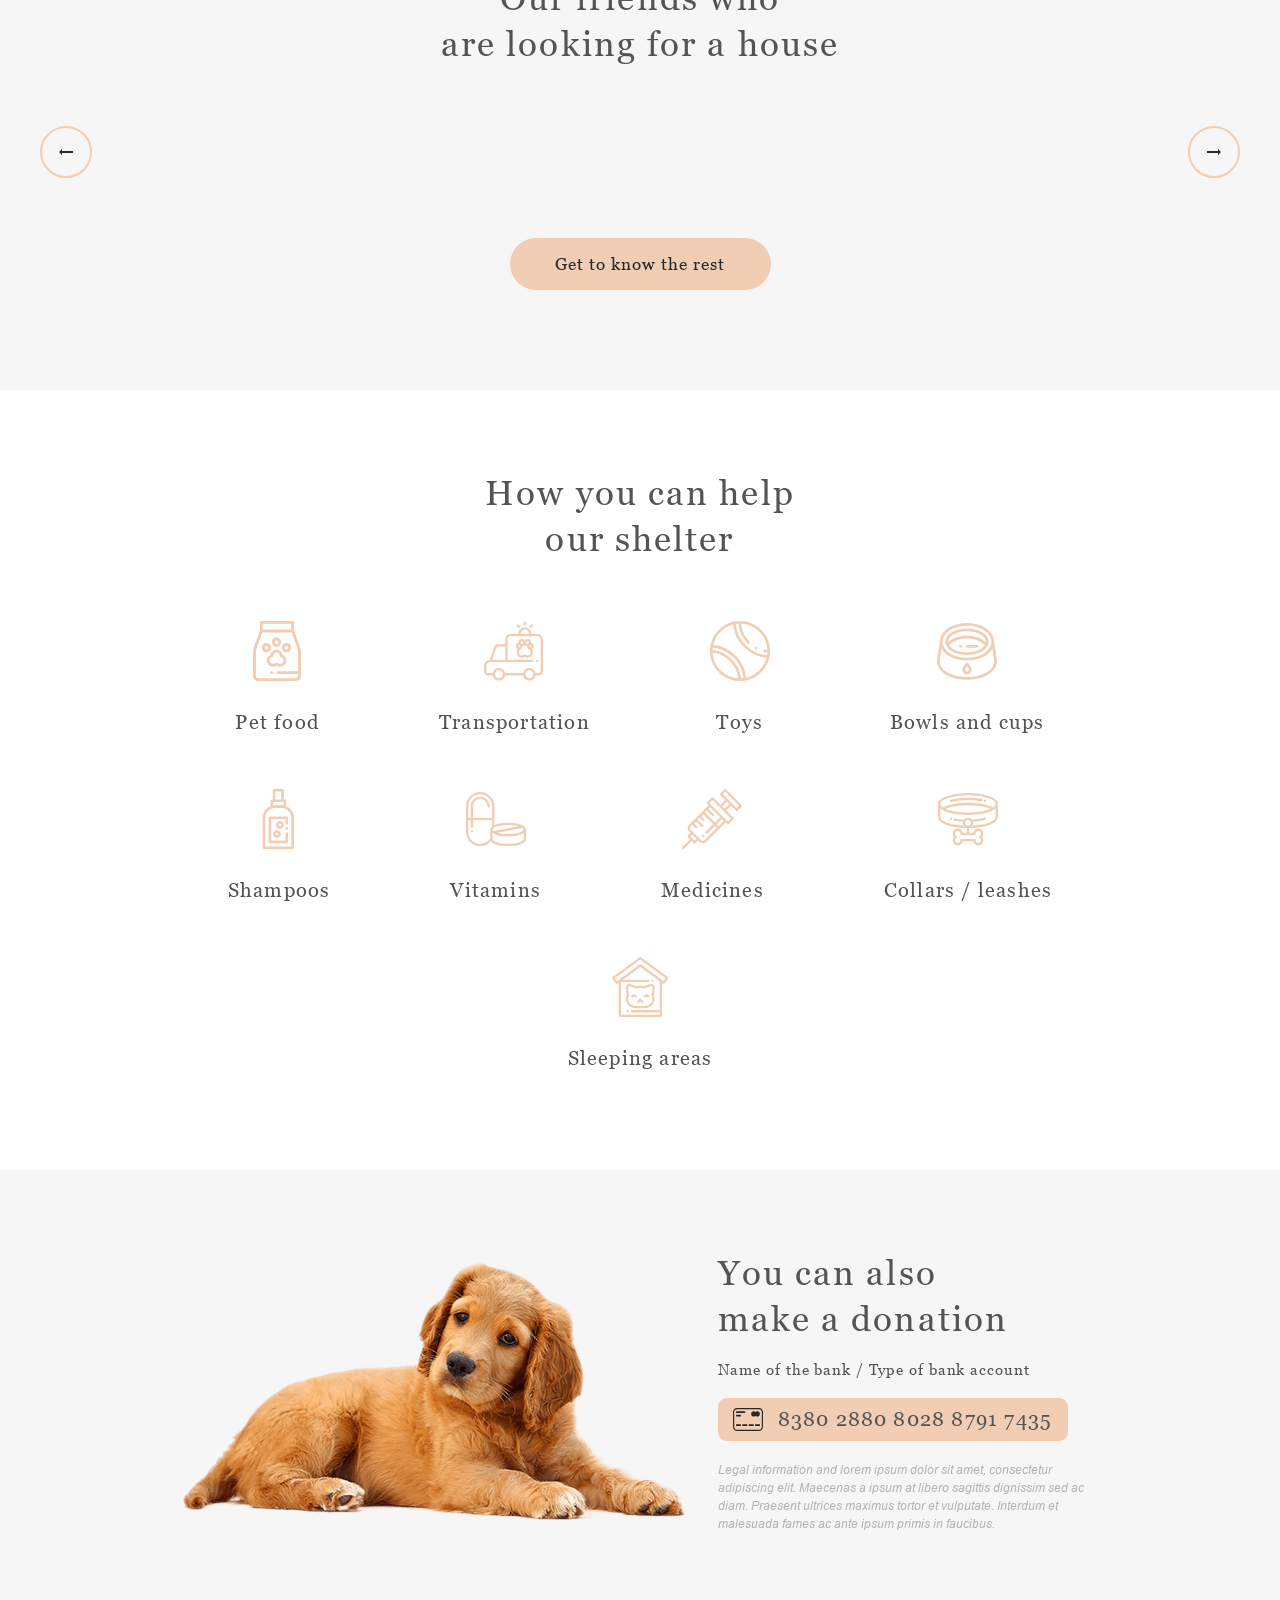
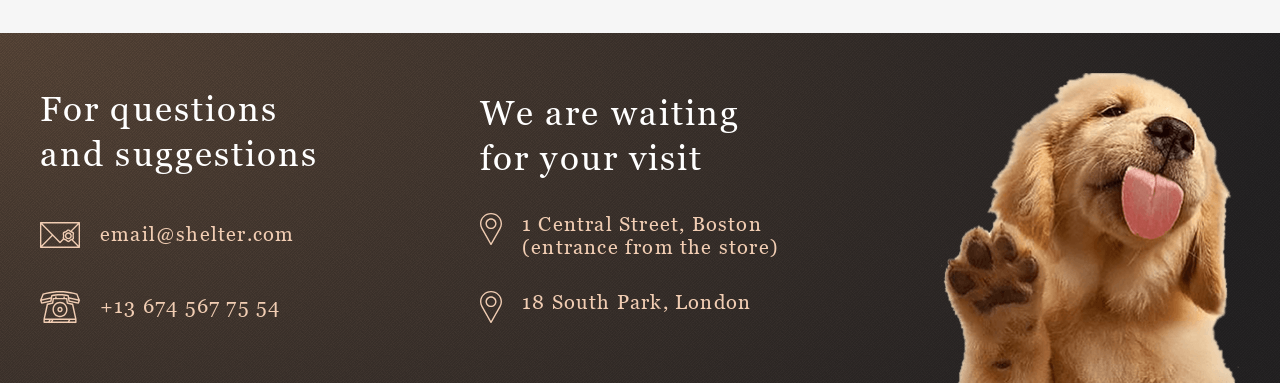
==== commit 5ecf55ff: "feat: add slider" ====
--- a/shelter/index.html
+++ b/shelter/index.html
@@ -12,43 +12,45 @@
   <body>
     <div class="page">
       <div class="background-noise">
-      <header class="header">
-        <div class="container header-container">
-          <a class="logo" href="./index.html">
-            <span class="logo__title">Cozy House</span>
-            <span class="logo__subtitle">Shelter for pets in Boston</span>
-          </a>
-
-          <nav class="header-nav">
-            <ul class="header-nav__list">
-              <li class="header-nav__list-item">
-                <a class="header-nav__list-link header-nav__list-link--active"
-                  >About the shelter</a
-                >
-              </li>
-              <li class="header-nav__list-item">
-                <a class="header-nav__list-link" href="./pets.html">Our pets</a>
-              </li>
-              <li class="header-nav__list-item">
-                <a class="header-nav__list-link" href="#help"
-                  >Help the shelter</a
-                >
-              </li>
-              <li class="header-nav__list-item">
-                <a class="header-nav__list-link" href="#contacts">Contacts</a>
-              </li>
-            </ul>
-          </nav>
-        </div>
-
-        <button class="burger" type="button" aria-label="Open menu">
-          <span></span>
-          <span></span>
-          <span></span>
-        </button>
-      </header>
-
-      <div class="overlay"></div>
+        <header class="header">
+          <div class="container header-container">
+            <a class="logo" href="./index.html">
+              <span class="logo__title">Cozy House</span>
+              <span class="logo__subtitle">Shelter for pets in Boston</span>
+            </a>
+
+            <nav class="header-nav">
+              <ul class="header-nav__list">
+                <li class="header-nav__list-item">
+                  <a class="header-nav__list-link header-nav__list-link--active"
+                    >About the shelter</a
+                  >
+                </li>
+                <li class="header-nav__list-item">
+                  <a class="header-nav__list-link" href="./pets.html"
+                    >Our pets</a
+                  >
+                </li>
+                <li class="header-nav__list-item">
+                  <a class="header-nav__list-link" href="#help"
+                    >Help the shelter</a
+                  >
+                </li>
+                <li class="header-nav__list-item">
+                  <a class="header-nav__list-link" href="#contacts">Contacts</a>
+                </li>
+              </ul>
+            </nav>
+          </div>
+
+          <button class="burger" type="button" aria-label="Open menu">
+            <span></span>
+            <span></span>
+            <span></span>
+          </button>
+        </header>
+
+        <div class="overlay"></div>
 
         <section class="not-only">
           <div class="container container-not-only">
@@ -122,45 +124,6 @@
               </button>
               <div class="our-friends__slider-viewport">
                 <ul class="our-friends__list">
-                  <li class="our-friends__list-item">
-                    <article class="our-friends__card">
-                      <img
-                        class="our-friends__card-img"
-                        src="./assets/images/pets-katrine.jpg"
-                        alt=""
-                      >
-                      <h3 class="our-friends__card-title">Katrine</h3>
-                      <button class="our-friends__card-button" type="button">
-                        Learn more
-                      </button>
-                    </article>
-                  </li>
-                  <li class="our-friends__list-item">
-                    <article class="our-friends__card">
-                      <img
-                        class="our-friends__card-img"
-                        src="./assets/images/pets-jennifer.jpg"
-                        alt=""
-                      >
-                      <h3 class="our-friends__card-title">Jennifer</h3>
-                      <button class="our-friends__card-button" type="button">
-                        Learn more
-                      </button>
-                    </article>
-                  </li>
-                  <li class="our-friends__list-item">
-                    <article class="our-friends__card">
-                      <img
-                        class="our-friends__card-img"
-                        src="./assets/images/pets-woody.jpg"
-                        alt=""
-                      >
-                      <h3 class="our-friends__card-title">Woody</h3>
-                      <button class="our-friends__card-button" type="button">
-                        Learn more
-                      </button>
-                    </article>
-                  </li>
                 </ul>
               </div>
               <button
@@ -168,18 +131,15 @@
                 type="button"
                 aria-label="Next slide"
               >
-<svg
-  width="14"
-  height="6"
-  viewBox="0 0 14 6"
-  fill="none"
-  xmlns="http://www.w3.org/2000/svg"
->
-  <path
-    d="M0 4V2H11V0L14 3L11 6V4H0Z"
-    fill="currentColor"
-  />
-</svg>
+                <svg
+                  width="14"
+                  height="6"
+                  viewBox="0 0 14 6"
+                  fill="none"
+                  xmlns="http://www.w3.org/2000/svg"
+                >
+                  <path d="M0 4V2H11V0L14 3L11 6V4H0Z" fill="currentColor" />
+                </svg>
               </button>
             </div>
 
@@ -292,7 +252,9 @@
             </div>
 
             <div class="in-addition__content">
-              <h2 class="in-addition__title">You&nbsp;can&nbsp;also make&nbsp;a&nbsp;donation</h2>
+              <h2 class="in-addition__title">
+                You&nbsp;can&nbsp;also make&nbsp;a&nbsp;donation
+              </h2>
               <p class="in-addition__subtitle">
                 Name of the bank / Type of bank account
               </p>
@@ -396,47 +358,42 @@
       </footer>
     </div>
 
-
-
-
-<div class="popup">
-  <div class="popup__content">
-    <button class="popup__close" type="button" aria-label="Close popup">
-      <svg width="12" height="12" viewBox="0 0 12 12" fill="none">
-        <path
-          fill-rule="evenodd"
-          clip-rule="evenodd"
-          d="M7.42618 6.00003L11.7046 1.72158C12.0985 1.32775 12.0985 0.689213 11.7046 0.295433C11.3108 -0.0984027 10.6723 -0.0984027 10.2785 0.295433L5.99998 4.57394L1.72148 0.295377C1.32765 -0.098459 0.68917 -0.098459 0.295334 0.295377C-0.0984448 0.689213 -0.0984448 1.32775 0.295334 1.72153L4.57383 5.99997L0.295334 10.2785C-0.0984448 10.6723 -0.0984448 11.3108 0.295334 11.7046C0.68917 12.0985 1.32765 12.0985 1.72148 11.7046L5.99998 7.42612L10.2785 11.7046C10.6723 12.0985 11.3108 12.0985 11.7046 11.7046C12.0985 11.3108 12.0985 10.6723 11.7046 10.2785L7.42618 6.00003Z"
-          fill="#292929"
-        />
-      </svg>
-    </button>
-
-    <img class="popup__img" src="" alt="">
-
-    <div class="popup__info">
-      <h2 class="popup__title"></h2>
-      <p class="popup__subtitle"></p>
-      <p class="popup__description"></p>
-
-      <ul class="popup__list">
-        <li class="popup__item">
-          <b>Age:</b> <span class="popup__age"></span>
-        </li>
-        <li class="popup__item">
-          <b>Inoculations:</b> <span class="popup__inoculations"></span>
-        </li>
-        <li class="popup__item">
-          <b>Diseases:</b> <span class="popup__diseases"></span>
-        </li>
-        <li class="popup__item">
-          <b>Parasites:</b> <span class="popup__parasites"></span>
-        </li>
-      </ul>
+    <div class="popup">
+      <div class="popup__content">
+        <button class="popup__close" type="button" aria-label="Close popup">
+          <svg width="12" height="12" viewBox="0 0 12 12" fill="none">
+            <path
+              fill-rule="evenodd"
+              clip-rule="evenodd"
+              d="M7.42618 6.00003L11.7046 1.72158C12.0985 1.32775 12.0985 0.689213 11.7046 0.295433C11.3108 -0.0984027 10.6723 -0.0984027 10.2785 0.295433L5.99998 4.57394L1.72148 0.295377C1.32765 -0.098459 0.68917 -0.098459 0.295334 0.295377C-0.0984448 0.689213 -0.0984448 1.32775 0.295334 1.72153L4.57383 5.99997L0.295334 10.2785C-0.0984448 10.6723 -0.0984448 11.3108 0.295334 11.7046C0.68917 12.0985 1.32765 12.0985 1.72148 11.7046L5.99998 7.42612L10.2785 11.7046C10.6723 12.0985 11.3108 12.0985 11.7046 11.7046C12.0985 11.3108 12.0985 10.6723 11.7046 10.2785L7.42618 6.00003Z"
+              fill="#292929"
+            />
+          </svg>
+        </button>
+
+        <img class="popup__img" src="" alt="">
+
+        <div class="popup__info">
+          <h2 class="popup__title"></h2>
+          <p class="popup__subtitle"></p>
+          <p class="popup__description"></p>
+
+          <ul class="popup__list">
+            <li class="popup__item">
+              <b>Age:</b> <span class="popup__age"></span>
+            </li>
+            <li class="popup__item">
+              <b>Inoculations:</b> <span class="popup__inoculations"></span>
+            </li>
+            <li class="popup__item">
+              <b>Diseases:</b> <span class="popup__diseases"></span>
+            </li>
+            <li class="popup__item">
+              <b>Parasites:</b> <span class="popup__parasites"></span>
+            </li>
+          </ul>
+        </div>
+      </div>
     </div>
-  </div>
-</div>
-
-
   </body>
 </html>
--- a/shelter/css/style.css
+++ b/shelter/css/style.css
@@ -364,7 +364,7 @@
   border-radius: 9px;
   background-color: var(--color-light-s);
   cursor: pointer;
-  transition: background- 0.3s ease;
+  transition: background-color 0.3s ease;
 }
 
 .our-friends__card:hover {
@@ -512,7 +512,6 @@
   border-radius: 9px;
   padding: 10px 15px;
   max-width: 350px;
-  background-color: var(--color-primary);
   transition: background-color 0.3s ease;
 }
 
@@ -1182,3 +1181,73 @@
     text-align: justify;
   }
 }
+
+
+
+
+
+
+
+
+
+
+
+
+
+
+
+
+
+
+
+.pets-page__list {
+  transition: opacity 0.3s ease;
+}
+
+.pets-page__list--fade {
+  opacity: 0;
+}
+
+
+
+
+
+
+
+
+
+
+
+
+
+.our-friends__list {
+  transition:
+    transform 0.2s ease,
+    opacity 0.2s ease;
+}
+
+.our-friends__list--move-left {
+  transform: translateX(-40px);
+  opacity: 0;
+}
+
+.our-friends__list--move-right {
+  transform: translateX(40px);
+  opacity: 0;
+}
+
+.our-friends__list--show {
+  animation: showCards 0.2s ease;
+}
+
+@keyframes showCards {
+  from {
+    transform: translateX(20px);
+    opacity: 0;
+  }
+
+  to {
+    transform: translateX(0);
+    opacity: 1;
+  }
+}
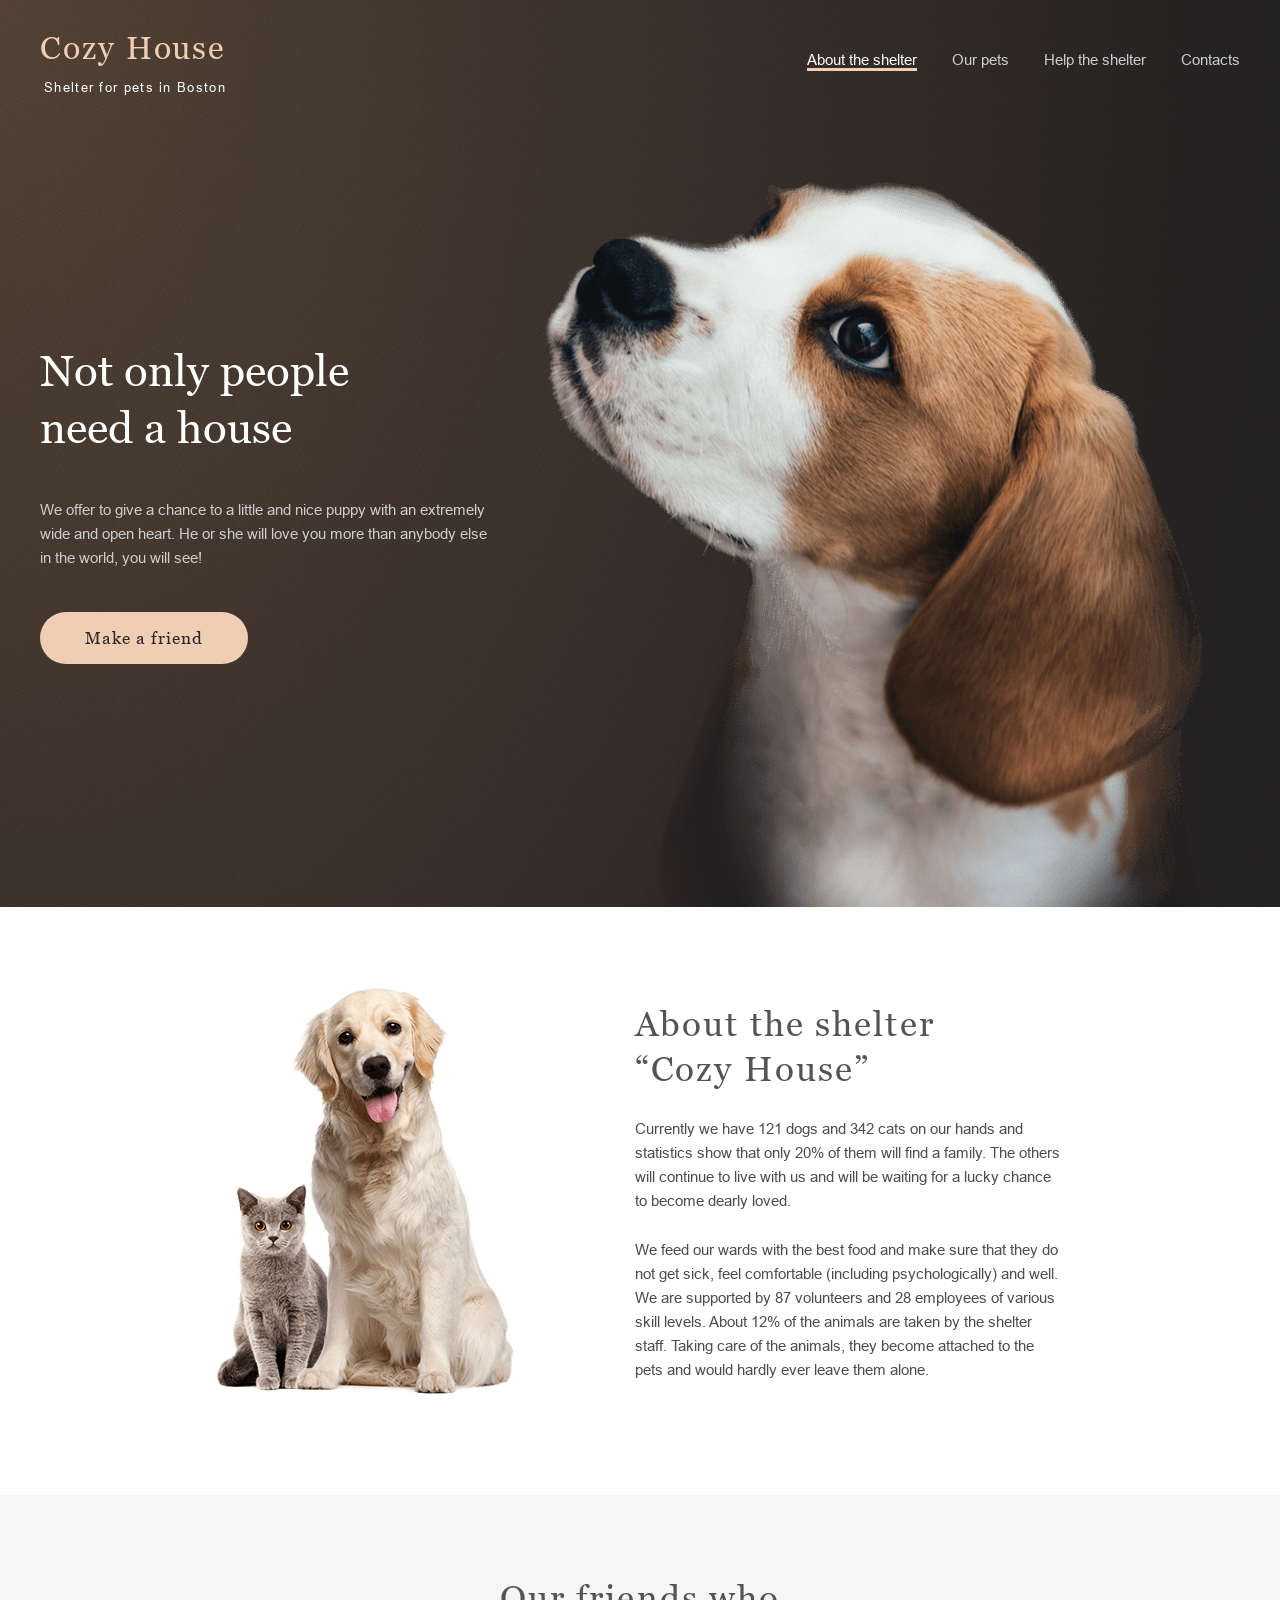
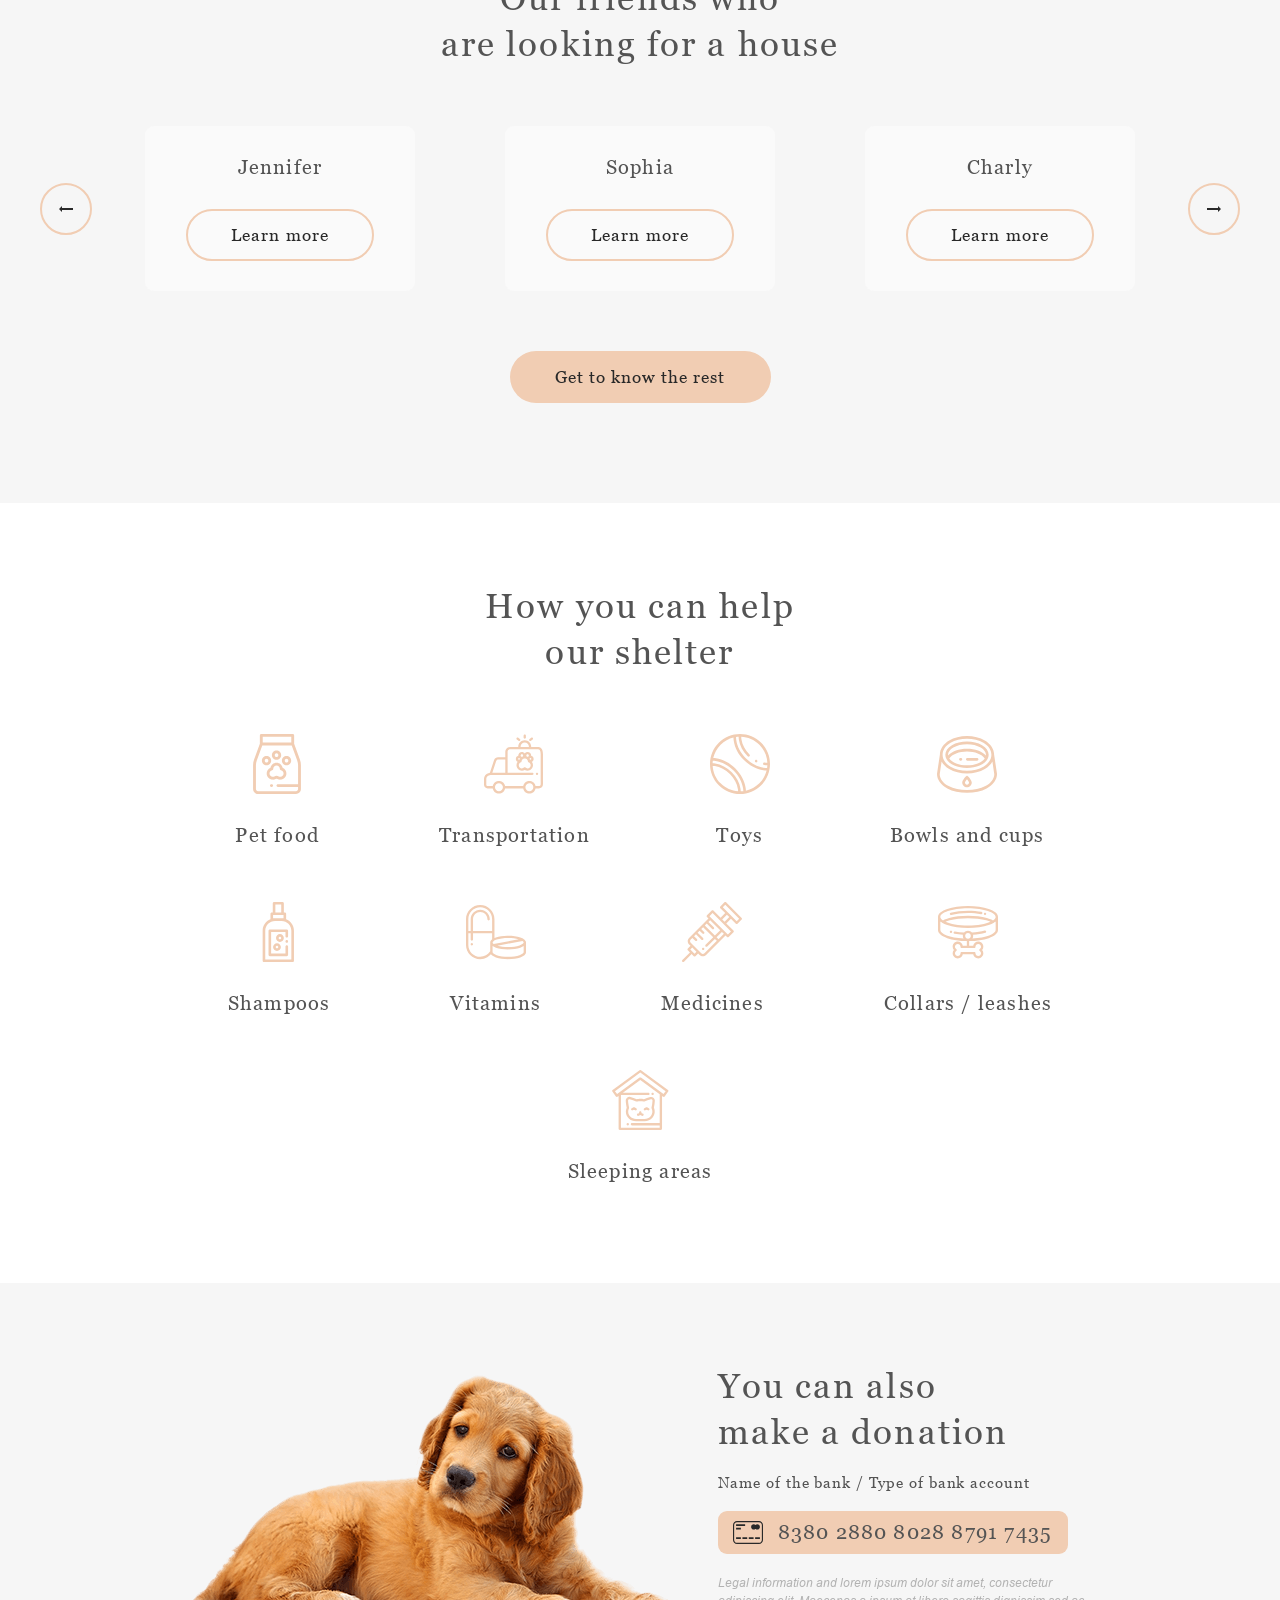
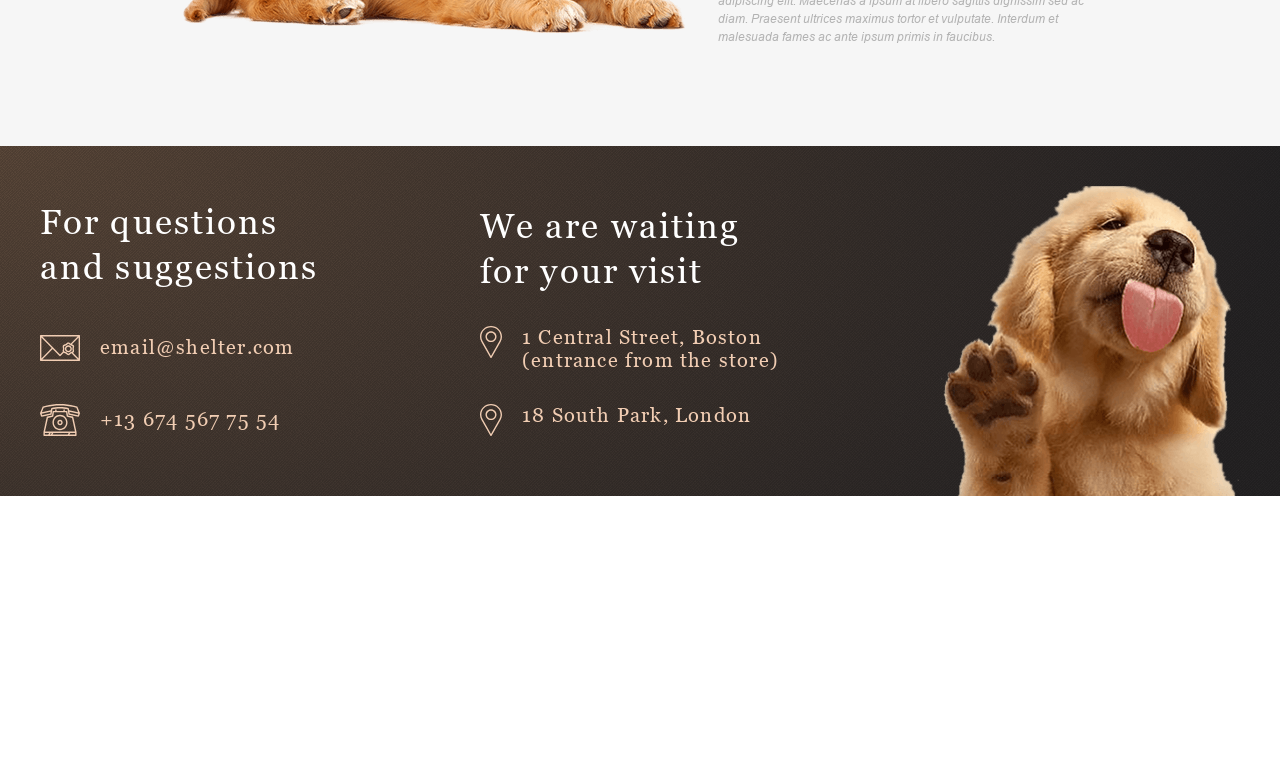
==== commit 3d9f7bf6: "feat: add support options to pet popup" ====
--- a/shelter/index.html
+++ b/shelter/index.html
@@ -392,6 +392,89 @@
               <b>Parasites:</b> <span class="popup__parasites"></span>
             </li>
           </ul>
+          <section class="popup__support">
+  <h3 class="popup__support-title">Support this pet</h3>
+
+<fieldset class="popup__parameter">
+  <legend class="popup__parameter-title">Support plan</legend>
+
+  <div class="popup__options">
+    <label class="popup__radio-label">
+      <input
+        class="popup__radio"
+        type="radio"
+        name="support-plan"
+        value="one-time"
+      >
+      <span>One-time</span>
+    </label>
+
+    <label class="popup__radio-label">
+      <input
+        class="popup__radio"
+        type="radio"
+        name="support-plan"
+        value="monthly"
+        checked
+      >
+      <span>Monthly</span>
+    </label>
+  </div>
+</fieldset>
+
+<fieldset class="popup__parameter">
+  <legend class="popup__parameter-title">Care package</legend>
+
+  <div class="popup__options">
+    <label class="popup__radio-label">
+      <input
+        class="popup__radio"
+        type="radio"
+        name="care-package"
+        value="food"
+      >
+      <span>Food</span>
+    </label>
+
+    <label class="popup__radio-label">
+      <input
+        class="popup__radio"
+        type="radio"
+        name="care-package"
+        value="medical"
+      >
+      <span>Medical care</span>
+    </label>
+
+    <label class="popup__radio-label">
+      <input
+        class="popup__radio"
+        type="radio"
+        name="care-package"
+        value="full"
+        checked
+      >
+      <span>Full care</span>
+    </label>
+  </div>
+</fieldset>
+
+  <div class="popup__support-summary" aria-live="polite">
+    <p class="popup__support-label">Your support</p>
+
+    <p class="popup__support-price">
+      $38 per month
+    </p>
+
+    <p class="popup__support-description">
+      Food, veterinary care and daily essentials.
+    </p>
+  </div>
+
+  <button class="popup__support-button" type="button">
+    Support this pet
+  </button>
+</section>
         </div>
       </div>
     </div>
--- a/shelter/css/style.css
+++ b/shelter/css/style.css
@@ -1032,9 +1032,12 @@
   position: fixed;
   inset: 0;
   z-index: 100;
+
   display: none;
   justify-content: center;
   align-items: center;
+
+  padding: 50px;
   background-color: rgba(41, 41, 41, 0.6);
 }
 
@@ -1044,10 +1047,13 @@
 
 .popup__content {
   position: relative;
-  display: flex;
-    align-items: stretch;
-  width: 900px;
-  min-height: 500px;
+
+  display: flex;
+  align-items: stretch;
+
+  width: min(1180px, calc(100vw - 120px));
+  max-height: calc(100vh - 100px);
+
   background-color: var(--color-light-s);
   border-radius: 9px;
 }
@@ -1056,33 +1062,42 @@
   position: absolute;
   top: -52px;
   right: -42px;
+
   width: 52px;
   height: 52px;
+  padding: 0;
+
   border: 2px solid var(--color-primary);
   border-radius: 50%;
   background-color: transparent;
+
   cursor: pointer;
-}
-
-  .popup__close:hover {
-    background-color: var(--color-primary);
+  transition: background-color 0.3s ease;
+}
+
+.popup__close:hover {
+  background-color: var(--color-primary);
 }
 
 .popup__img {
-  width: 500px;
-  height: 500px;
-  object-fit: cover;
-  border-radius: 9px;
+  width: 44%;
+  object-fit: contain;
+
+  background-color: var(--color-light-s);
+  border-radius: 9px 0 0 9px;
 }
 
 .popup__info {
-  width: 400px;
-  padding: 50px 20px 20px 29px;
+  width: 56%;
+  padding: 32px 42px;
+  overflow-y: auto;
+
   color: #000000;
 }
 
 .popup__title {
-  margin: 0 0 10px;
+  margin: 0 0 8px;
+
   font-family: var(--font-primary);
   font-weight: 400;
   font-size: 35px;
@@ -1091,7 +1106,8 @@
 }
 
 .popup__subtitle {
-  margin: 0 0 40px;
+  margin: 0 0 20px;
+
   font-family: var(--font-primary);
   font-weight: 400;
   font-size: 20px;
@@ -1100,67 +1116,267 @@
 }
 
 .popup__description {
-  margin: 0 0 40px;
+  margin: 0 0 20px;
+
   font-family: var(--font-primary);
   font-size: 15px;
-  line-height: 110%;
-  letter-spacing: 0.06em;
+  line-height: 130%;
+  letter-spacing: 0.04em;
 }
 
 .popup__list {
-  display: flex;
-  flex-direction: column;
-  gap: 10px;
+  display: grid;
+  grid-template-columns: repeat(2, minmax(0, 1fr));
+  gap: 10px 24px;
+
   margin: 0;
   padding-left: 15px;
+
   font-family: var(--font-primary);
   font-size: 15px;
-  line-height: 110%;
-  letter-spacing: 0.06em;
+  line-height: 120%;
+  letter-spacing: 0.04em;
 }
 
 .popup__item::marker {
   color: var(--color-primary);
 }
 
+/* Support */
+
+.popup__support {
+  margin-top: 18px;
+  padding-top: 16px;
+
+  border-top: 1px solid var(--color-primary);
+}
+
+.popup__support-title {
+  margin: 0 0 12px;
+
+  font-family: var(--font-primary);
+  font-weight: 400;
+  font-size: 24px;
+  line-height: 130%;
+  letter-spacing: 0.04em;
+}
+
+.popup__parameter {
+  min-width: 0;
+  margin: 0 0 12px;
+  padding: 0;
+
+  border: none;
+}
+
+.popup__parameter-title {
+  margin-bottom: 7px;
+  padding: 0;
+
+  font-family: var(--font-primary);
+  font-size: 15px;
+  line-height: 130%;
+  letter-spacing: 0.03em;
+}
+
+.popup__options {
+  display: flex;
+  flex-wrap: wrap;
+  gap: 8px 18px;
+}
+
+.popup__radio-label {
+  display: inline-flex;
+  align-items: center;
+  gap: 7px;
+
+  font-family: var(--font-secondary);
+  font-size: 14px;
+  line-height: 140%;
+  color: var(--color-dark-l);
+
+  cursor: pointer;
+}
+
+.popup__radio {
+  flex-shrink: 0;
+
+  width: 16px;
+  height: 16px;
+  margin: 0;
+
+  accent-color: var(--color-primary);
+  cursor: pointer;
+}
+
+.popup__radio:focus-visible {
+  outline: 2px solid var(--color-dark-3xl);
+  outline-offset: 2px;
+}
+
+.popup__support-summary {
+  display: grid;
+  grid-template-columns: 120px 1fr;
+  gap: 3px 12px;
+
+  margin-top: 14px;
+}
+
+.popup__support-label {
+  grid-row: 1 / 3;
+
+  margin: 0;
+  padding-top: 3px;
+
+  font-family: var(--font-primary);
+  font-size: 15px;
+  line-height: 130%;
+  letter-spacing: 0.03em;
+}
+
+.popup__support-price {
+  margin: 0;
+
+  font-family: var(--font-primary);
+  font-size: 20px;
+  line-height: 120%;
+  letter-spacing: 0.03em;
+}
+
+.popup__support-description {
+  margin: 0;
+
+  font-family: var(--font-secondary);
+  font-size: 13px;
+  line-height: 140%;
+  color: var(--color-dark-m);
+}
+
+.popup__support-button {
+  width: 100%;
+  min-height: 44px;
+  margin-top: 14px;
+  padding: 8px 24px;
+
+  font-family: var(--font-primary);
+  font-size: 16px;
+  line-height: 130%;
+  letter-spacing: 0.04em;
+  color: var(--color-dark-3xl);
+
+  border: none;
+  border-radius: 100px;
+  background-color: var(--color-primary);
+
+  cursor: pointer;
+  transition: background-color 0.3s ease;
+}
+
+.popup__support-button:hover {
+  background-color: var(--color-primary-light);
+}
+
+/* Tablet */
+
 @media (max-width: 1279px) {
+  .popup {
+    padding: 50px;
+  }
+
   .popup__content {
-    width: 630px;
-    min-height: 350px;
+    width: min(900px, calc(100vw - 100px));
+    max-height: calc(100vh - 80px);
   }
 
   .popup__img {
-    width: 350px;
-    height: auto;
+    width: 40%;
   }
 
   .popup__info {
-    width: 280px;
-    padding: 10px 9px 10px 11px;
+    width: 60%;
+    padding: 24px;
+  }
+
+  .popup__title {
+    font-size: 32px;
   }
 
   .popup__subtitle {
-    margin-bottom: 20px;
+    margin-bottom: 16px;
   }
 
   .popup__description {
-    margin-bottom: 20px;
+    margin-bottom: 16px;
     font-size: 13px;
   }
 
   .popup__list {
-    gap: 5px;
-  }
-}
+    gap: 6px 20px;
+    font-size: 13px;
+  }
+
+  .popup__support {
+    margin-top: 18px;
+    padding-top: 16px;
+  }
+
+  .popup__support-title {
+    margin-bottom: 14px;
+    font-size: 24px;
+  }
+
+  .popup__parameter {
+    margin-bottom: 10px;
+  }
+
+  .popup__parameter-title,
+  .popup__support-label {
+    font-size: 14px;
+  }
+
+  .popup__options {
+    gap: 7px 16px;
+  }
+
+  .popup__support-summary {
+    grid-template-columns: 100px 1fr;
+    gap: 3px 10px;
+    margin-top: 12px;
+  }
+
+  .popup__support-price {
+    font-size: 20px;
+  }
+
+  .popup__support-description {
+    font-size: 13px;
+  }
+
+  .popup__support-button {
+    min-height: 46px;
+    margin-top: 16px;
+  }
+}
+
+/* Mobile */
 
 @media (max-width: 767px) {
+  .popup {
+    padding: 44px 24px 20px;
+  }
+
   .popup__content {
-    width: 240px;
-    min-height: 341px;
+    width: min(520px, calc(100vw - 48px));
+    max-height: calc(100vh - 64px);
+    min-height: auto;
   }
 
   .popup__close {
-    right: -30px;
+    top: -44px;
+    right: -16px;
+
+    width: 44px;
+    height: 44px;
   }
 
   .popup__img {
@@ -1169,36 +1385,66 @@
 
   .popup__info {
     width: 100%;
-    padding: 10px;
-  }
-
-  .popup__title,
+    padding: 22px 18px;
+  }
+
+  .popup__title {
+    font-size: 30px;
+    text-align: center;
+  }
+
   .popup__subtitle {
+    margin-bottom: 16px;
     text-align: center;
   }
 
   .popup__description {
-    text-align: justify;
-  }
-}
-
-
-
-
-
-
-
-
-
-
-
-
-
-
-
-
-
-
+    margin-bottom: 16px;
+    text-align: left;
+  }
+
+  .popup__list {
+    grid-template-columns: 1fr;
+    gap: 5px;
+  }
+
+  .popup__support {
+    margin-top: 16px;
+    padding-top: 14px;
+  }
+
+  .popup__support-title {
+    margin-bottom: 12px;
+    font-size: 22px;
+    text-align: center;
+  }
+
+  .popup__parameter {
+    margin-bottom: 12px;
+  }
+
+  .popup__parameter-title {
+    margin-bottom: 6px;
+  }
+
+  .popup__options {
+    gap: 7px 14px;
+  }
+
+  .popup__support-summary {
+    display: block;
+    margin-top: 14px;
+  }
+
+  .popup__support-label {
+    margin-bottom: 4px;
+    padding: 0;
+  }
+
+  .popup__support-price {
+    margin-bottom: 3px;
+  }
+}
 
 .pets-page__list {
   transition: opacity 0.3s ease;
@@ -1207,18 +1453,6 @@
 .pets-page__list--fade {
   opacity: 0;
 }
-
-
-
-
-
-
-
-
-
-
-
-
 
 .our-friends__list {
   transition:
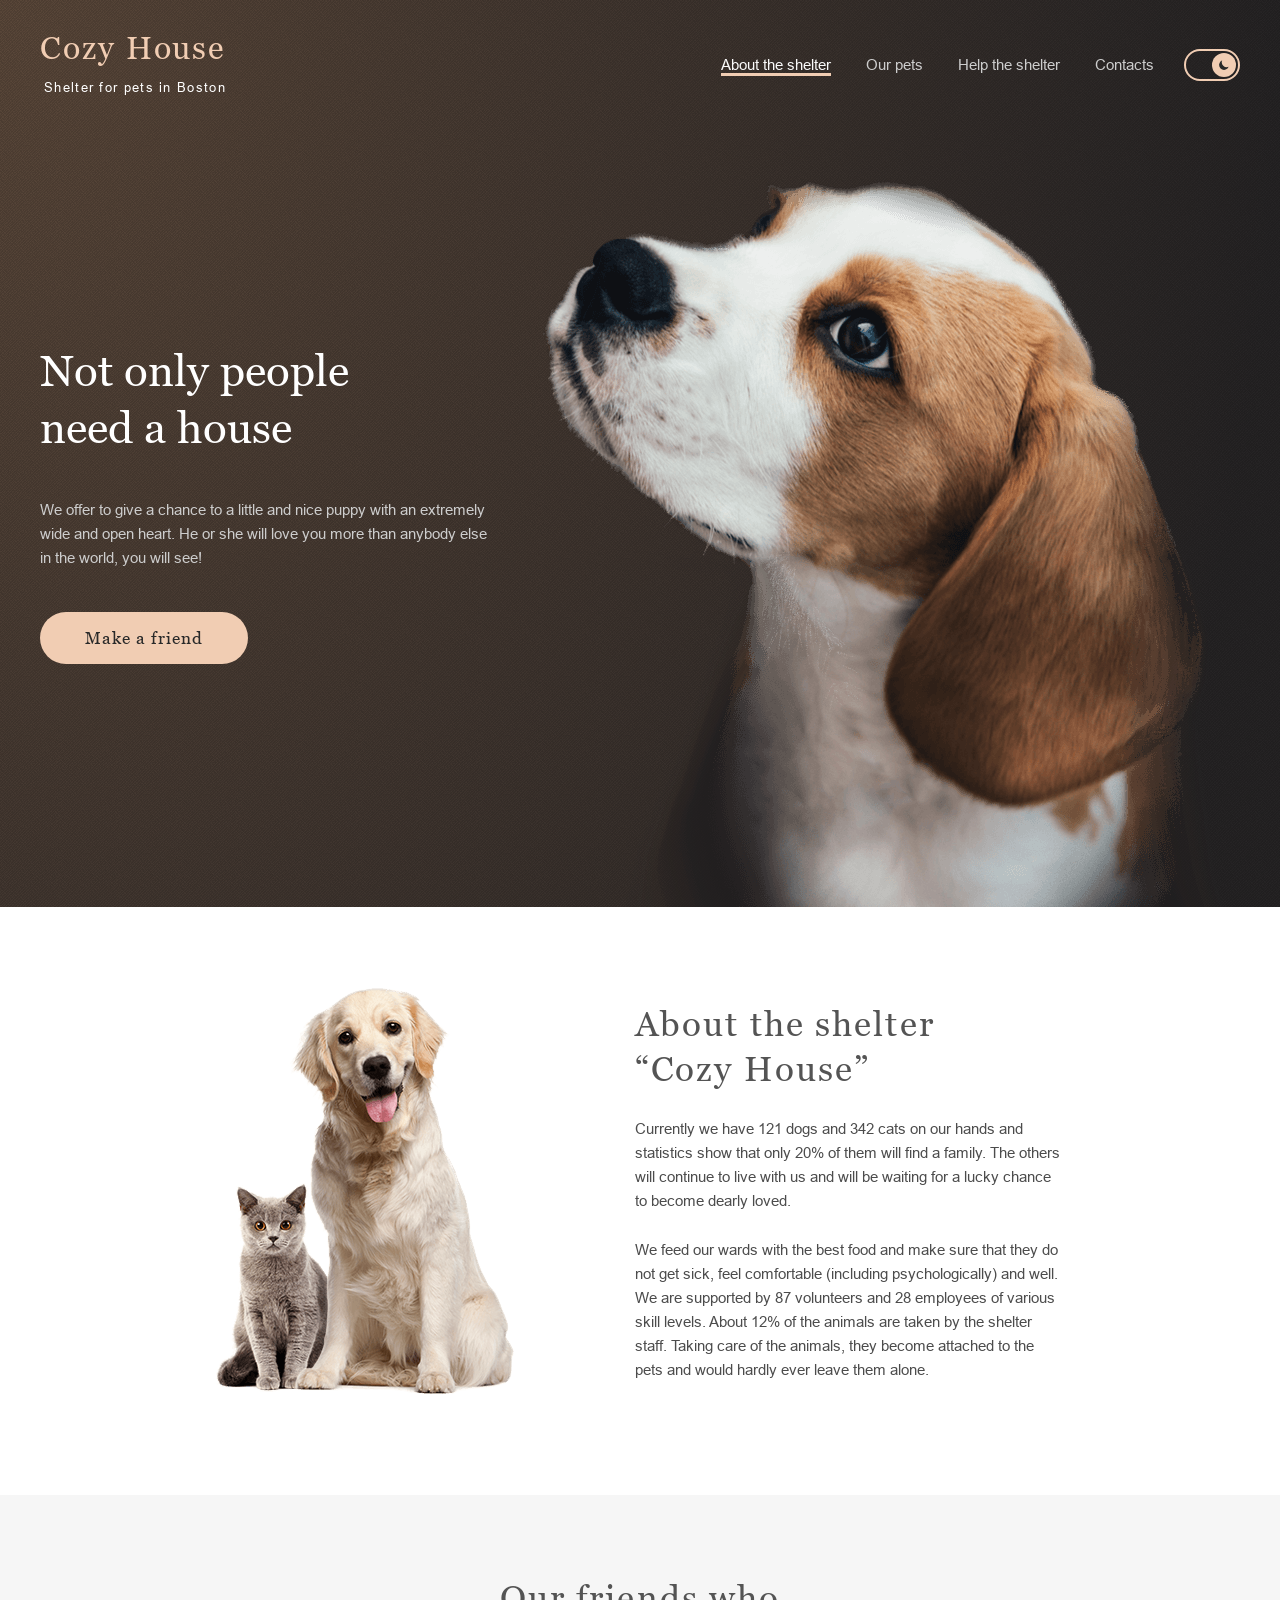
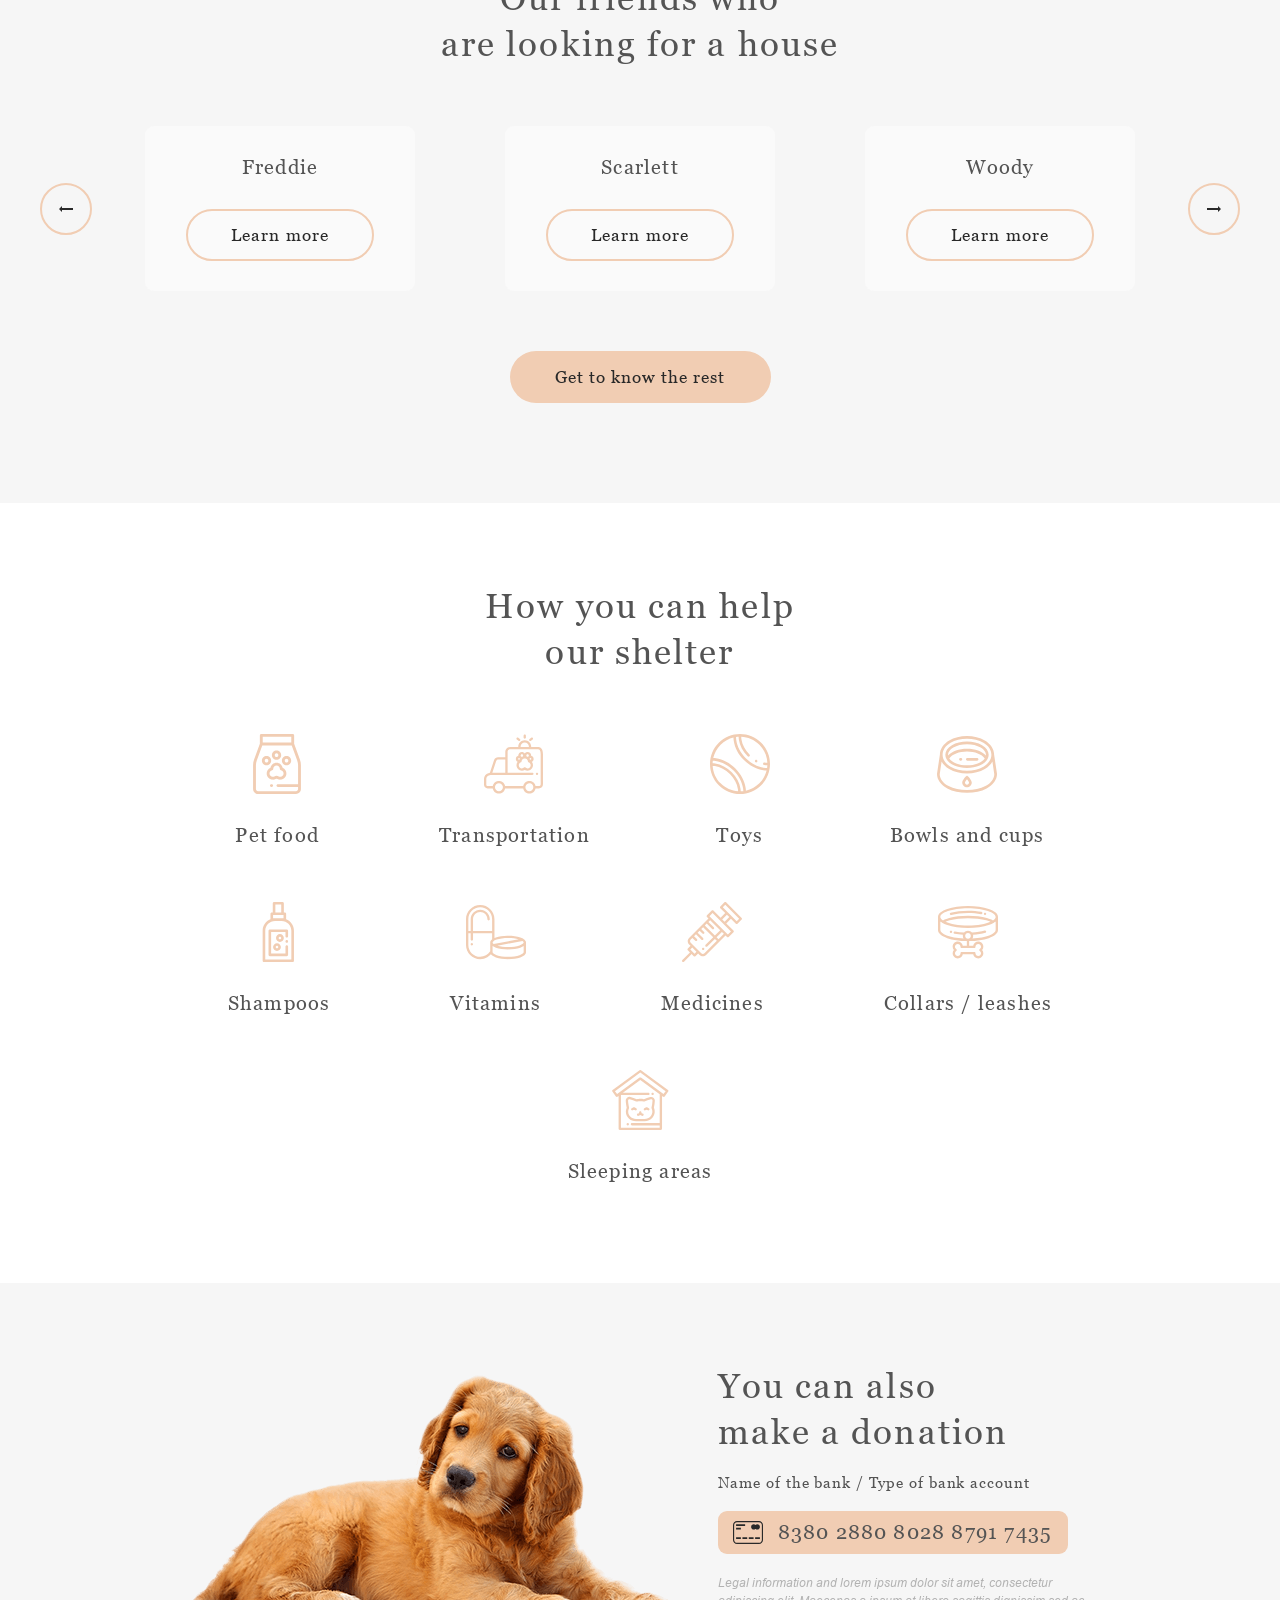
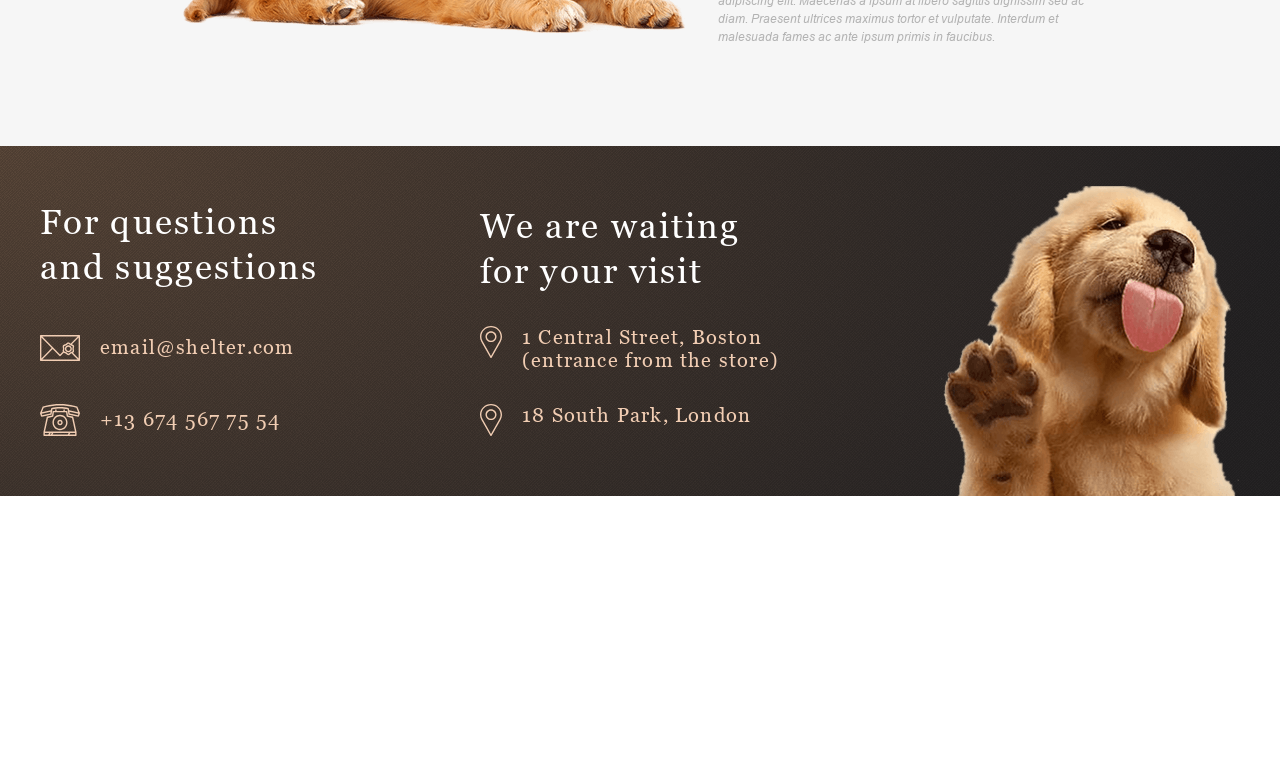
==== commit 733533a8: "feat: add theme toggle button" ====
--- a/shelter/index.html
+++ b/shelter/index.html
@@ -1,12 +1,12 @@
 <!doctype html>
 <html lang="en">
   <head>
-    <meta charset="UTF-8">
-    <meta name="viewport" content="width=device-width, initial-scale=1.0">
+    <meta charset="UTF-8" />
+    <meta name="viewport" content="width=device-width, initial-scale=1.0" />
     <title>Shelter for pets in Boston</title>
-    <link rel="icon" type="image/svg+xml" href="./assets/icons/favicon.svg">
-    <link rel="stylesheet" href="./assets/fonts/fonts.css">
-    <link rel="stylesheet" href="./css/style.css">
+    <link rel="icon" type="image/svg+xml" href="./assets/icons/favicon.svg" />
+    <link rel="stylesheet" href="./assets/fonts/fonts.css" />
+    <link rel="stylesheet" href="./css/style.css" />
     <script type="module" src="./js/main.js"></script>
   </head>
   <body>
@@ -19,28 +19,82 @@
               <span class="logo__subtitle">Shelter for pets in Boston</span>
             </a>
 
-            <nav class="header-nav">
-              <ul class="header-nav__list">
-                <li class="header-nav__list-item">
-                  <a class="header-nav__list-link header-nav__list-link--active"
-                    >About the shelter</a
-                  >
-                </li>
-                <li class="header-nav__list-item">
-                  <a class="header-nav__list-link" href="./pets.html"
-                    >Our pets</a
-                  >
-                </li>
-                <li class="header-nav__list-item">
-                  <a class="header-nav__list-link" href="#help"
-                    >Help the shelter</a
-                  >
-                </li>
-                <li class="header-nav__list-item">
-                  <a class="header-nav__list-link" href="#contacts">Contacts</a>
-                </li>
-              </ul>
-            </nav>
+            <div class="header-controls">
+              <nav class="header-nav">
+                <ul class="header-nav__list">
+                  <li class="header-nav__list-item">
+                    <a
+                      class="header-nav__list-link header-nav__list-link--active"
+                    >
+                      About the shelter
+                    </a>
+                  </li>
+
+                  <li class="header-nav__list-item">
+                    <a class="header-nav__list-link" href="./pets.html">
+                      Our pets
+                    </a>
+                  </li>
+
+                  <li class="header-nav__list-item">
+                    <a class="header-nav__list-link" href="#help">
+                      Help the shelter
+                    </a>
+                  </li>
+
+                  <li class="header-nav__list-item">
+                    <a class="header-nav__list-link" href="#contacts">
+                      Contacts
+                    </a>
+                  </li>
+                </ul>
+              </nav>
+
+              <button
+                class="theme-toggle"
+                type="button"
+                aria-label="Switch to dark theme"
+                aria-pressed="false"
+                data-theme-toggle
+              >
+                <svg
+                  class="theme-toggle__icon theme-toggle__icon--moon"
+                  width="18"
+                  height="18"
+                  viewBox="0 0 24 24"
+                  aria-hidden="true"
+                >
+                  <path
+                    d="M20 15.1A8.5 8.5 0 0 1 8.9 4a8.5 8.5 0 1 0 11.1 11.1Z"
+                    fill="currentColor"
+                  />
+                </svg>
+
+                <svg
+                  class="theme-toggle__icon theme-toggle__icon--sun"
+                  width="18"
+                  height="18"
+                  viewBox="0 0 24 24"
+                  aria-hidden="true"
+                >
+                  <circle
+                    cx="12"
+                    cy="12"
+                    r="4"
+                    fill="none"
+                    stroke="currentColor"
+                    stroke-width="2"
+                  />
+                  <path
+                    d="M12 2V4M12 20V22M4.93 4.93L6.34 6.34M17.66 17.66L19.07 19.07M2 12H4M20 12H22M4.93 19.07L6.34 17.66M17.66 6.34L19.07 4.93"
+                    fill="none"
+                    stroke="currentColor"
+                    stroke-width="2"
+                    stroke-linecap="round"
+                  />
+                </svg>
+              </button>
+            </div>
           </div>
 
           <button class="burger" type="button" aria-label="Open menu">
@@ -67,7 +121,7 @@
               </a>
             </div>
             <div class="not-only__img">
-              <img src="./assets/images/hero-puppy.png" alt="puppy">
+              <img src="./assets/images/hero-puppy.png" alt="puppy" />
             </div>
           </div>
         </section>
@@ -77,7 +131,7 @@
         <section class="about" id="about">
           <div class="container container-about">
             <div class="about__img">
-              <img src="./assets/images/about-pets.png" alt="cat and dog">
+              <img src="./assets/images/about-pets.png" alt="cat and dog" />
             </div>
 
             <div class="about__content">
@@ -123,8 +177,7 @@
                 </svg>
               </button>
               <div class="our-friends__slider-viewport">
-                <ul class="our-friends__list">
-                </ul>
+                <ul class="our-friends__list"></ul>
               </div>
               <button
                 class="our-friends__button-slider our-friends__button-slider--next"
@@ -159,7 +212,7 @@
                   src="./assets/icons/icon-pet-food.svg"
                   alt=""
                   aria-hidden="true"
-                >
+                />
                 <span class="help__list-item-text">Pet food</span>
               </li>
               <li class="help__list-item">
@@ -168,7 +221,7 @@
                   src="./assets/icons/icon-transportation.svg"
                   alt=""
                   aria-hidden="true"
-                >
+                />
                 <span class="help__list-item-text">Transportation</span>
               </li>
 
@@ -178,7 +231,7 @@
                   src="./assets/icons/icon-toys.svg"
                   alt=""
                   aria-hidden="true"
-                >
+                />
                 <span class="help__list-item-text">Toys</span>
               </li>
 
@@ -188,7 +241,7 @@
                   src="./assets/icons/icon-bowls-and-cups.svg"
                   alt=""
                   aria-hidden="true"
-                >
+                />
                 <span class="help__list-item-text">Bowls and cups</span>
               </li>
 
@@ -198,7 +251,7 @@
                   src="./assets/icons/icon-shampoos.svg"
                   alt=""
                   aria-hidden="true"
-                >
+                />
                 <span class="help__list-item-text">Shampoos</span>
               </li>
 
@@ -208,7 +261,7 @@
                   src="./assets/icons/icon-vitamins.svg"
                   alt=""
                   aria-hidden="true"
-                >
+                />
                 <span class="help__list-item-text">Vitamins</span>
               </li>
 
@@ -218,7 +271,7 @@
                   src="./assets/icons/icon-medicines.svg"
                   alt=""
                   aria-hidden="true"
-                >
+                />
                 <span class="help__list-item-text">Medicines</span>
               </li>
 
@@ -228,7 +281,7 @@
                   src="./assets/icons/icon-collars-leashes.svg"
                   alt=""
                   aria-hidden="true"
-                >
+                />
                 <span class="help__list-item-text">Collars / leashes</span>
               </li>
 
@@ -238,7 +291,7 @@
                   src="./assets/icons/icon-sleeping-area.svg"
                   alt=""
                   aria-hidden="true"
-                >
+                />
                 <span class="help__list-item-text">Sleeping areas</span>
               </li>
             </ul>
@@ -248,7 +301,7 @@
         <section class="in-addition">
           <div class="container container-in-addition">
             <div class="in-addition__img">
-              <img src="./assets/images/donation-dog.png" alt="dog">
+              <img src="./assets/images/donation-dog.png" alt="dog" />
             </div>
 
             <div class="in-addition__content">
@@ -265,7 +318,7 @@
                   src="./assets/icons/credit-card.svg"
                   alt=""
                   aria-hidden="true"
-                >
+                />
                 <span class="donation-card__number"
                   >8380 2880 8028 8791 7435</span
                 >
@@ -297,7 +350,7 @@
                     class="footer-contacts__icon"
                     src="./assets/icons/icon-email.svg"
                     alt=""
-                  >
+                  />
                   <span>email@shelter.com</span>
                 </a>
               </li>
@@ -308,7 +361,7 @@
                     class="footer-contacts__icon"
                     src="./assets/icons/icon-phone.svg"
                     alt=""
-                  >
+                  />
                   <span>+13 674 567 75 54</span>
                 </a>
               </li>
@@ -323,7 +376,7 @@
                   class="footer-address__img"
                   src="./assets/icons/icon-marker.svg"
                   alt=""
-                >
+                />
                 <a
                   class="footer-address__link"
                   href="https://www.google.com/maps/search/?api=1&query=1+Central+Street,+Boston"
@@ -338,7 +391,7 @@
                   class="footer-address__img"
                   src="./assets/icons/icon-marker.svg"
                   alt=""
-                >
+                />
                 <a
                   class="footer-address__link"
                   href="https://www.google.com/maps/search/?api=1&query=18+South+Park,+London"
@@ -352,7 +405,7 @@
           </div>
 
           <div class="footer__img">
-            <img src="./assets/images/footer-puppy.png" alt="puppy">
+            <img src="./assets/images/footer-puppy.png" alt="puppy" />
           </div>
         </div>
       </footer>
@@ -371,7 +424,7 @@
           </svg>
         </button>
 
-        <img class="popup__img" src="" alt="">
+        <img class="popup__img" src="" alt="" />
 
         <div class="popup__info">
           <h2 class="popup__title"></h2>
@@ -393,88 +446,86 @@
             </li>
           </ul>
           <section class="popup__support">
-  <h3 class="popup__support-title">Support this pet</h3>
-
-<fieldset class="popup__parameter">
-  <legend class="popup__parameter-title">Support plan</legend>
-
-  <div class="popup__options">
-    <label class="popup__radio-label">
-      <input
-        class="popup__radio"
-        type="radio"
-        name="support-plan"
-        value="one-time"
-      >
-      <span>One-time</span>
-    </label>
-
-    <label class="popup__radio-label">
-      <input
-        class="popup__radio"
-        type="radio"
-        name="support-plan"
-        value="monthly"
-        checked
-      >
-      <span>Monthly</span>
-    </label>
-  </div>
-</fieldset>
-
-<fieldset class="popup__parameter">
-  <legend class="popup__parameter-title">Care package</legend>
-
-  <div class="popup__options">
-    <label class="popup__radio-label">
-      <input
-        class="popup__radio"
-        type="radio"
-        name="care-package"
-        value="food"
-      >
-      <span>Food</span>
-    </label>
-
-    <label class="popup__radio-label">
-      <input
-        class="popup__radio"
-        type="radio"
-        name="care-package"
-        value="medical"
-      >
-      <span>Medical care</span>
-    </label>
-
-    <label class="popup__radio-label">
-      <input
-        class="popup__radio"
-        type="radio"
-        name="care-package"
-        value="full"
-        checked
-      >
-      <span>Full care</span>
-    </label>
-  </div>
-</fieldset>
-
-  <div class="popup__support-summary" aria-live="polite">
-    <p class="popup__support-label">Your support</p>
-
-    <p class="popup__support-price">
-      $38 per month
-    </p>
-
-    <p class="popup__support-description">
-      Food, veterinary care and daily essentials.
-    </p>
-  </div>
-
-  <button class="popup__support-button" type="button">
-    Support this pet
-  </button>
-</section>
+            <h3 class="popup__support-title">Support this pet</h3>
+
+            <fieldset class="popup__parameter">
+              <legend class="popup__parameter-title">Support plan</legend>
+
+              <div class="popup__options">
+                <label class="popup__radio-label">
+                  <input
+                    class="popup__radio"
+                    type="radio"
+                    name="support-plan"
+                    value="one-time"
+                  />
+                  <span>One-time</span>
+                </label>
+
+                <label class="popup__radio-label">
+                  <input
+                    class="popup__radio"
+                    type="radio"
+                    name="support-plan"
+                    value="monthly"
+                    checked
+                  />
+                  <span>Monthly</span>
+                </label>
+              </div>
+            </fieldset>
+
+            <fieldset class="popup__parameter">
+              <legend class="popup__parameter-title">Care package</legend>
+
+              <div class="popup__options">
+                <label class="popup__radio-label">
+                  <input
+                    class="popup__radio"
+                    type="radio"
+                    name="care-package"
+                    value="food"
+                  />
+                  <span>Food</span>
+                </label>
+
+                <label class="popup__radio-label">
+                  <input
+                    class="popup__radio"
+                    type="radio"
+                    name="care-package"
+                    value="medical"
+                  />
+                  <span>Medical care</span>
+                </label>
+
+                <label class="popup__radio-label">
+                  <input
+                    class="popup__radio"
+                    type="radio"
+                    name="care-package"
+                    value="full"
+                    checked
+                  />
+                  <span>Full care</span>
+                </label>
+              </div>
+            </fieldset>
+
+            <div class="popup__support-summary" aria-live="polite">
+              <p class="popup__support-label">Your support</p>
+
+              <p class="popup__support-price">$38 per month</p>
+
+              <p class="popup__support-description">
+                Food, veterinary care and daily essentials.
+              </p>
+            </div>
+
+            <button class="popup__support-button" type="button">
+              Support this pet
+            </button>
+          </section>
         </div>
       </div>
     </div>
--- a/shelter/css/style.css
+++ b/shelter/css/style.css
@@ -53,8 +53,8 @@
 }
 
 :root {
-  --font-primary: "Georgia", "Times New Roman", serif;
-  --font-secondary: "Arial", Helvetica, sans-serif;
+  --font-primary: 'Georgia', 'Times New Roman', serif;
+  --font-secondary: 'Arial', Helvetica, sans-serif;
 
   --color-light-xl: #fff;
   --color-light-l: #f6f6f6;
@@ -92,7 +92,7 @@
 /* HEADER */
 .background-noise {
   background:
-    url("../assets/images/noise_transparent.png") repeat,
+    url('../assets/images/noise_transparent.png') repeat,
     radial-gradient(100% 215.42% at 0% 0%, #5b483a 0%, #262425 100%),
     #211f20;
 }
@@ -157,7 +157,89 @@
 .header-nav__list-link:not(.header-nav__list-link--active):hover {
   color: var(--color-light-s);
 }
-
+.header-controls {
+  display: flex;
+  align-items: center;
+  gap: 30px;
+}
+
+.header-controls .header-nav {
+  padding-bottom: 0;
+}
+
+.theme-toggle {
+  position: relative;
+
+  flex-shrink: 0;
+  width: 56px;
+  height: 32px;
+  padding: 0;
+
+  color: var(--color-dark-3xl);
+
+  border: 2px solid var(--color-primary);
+  border-radius: 100px;
+  background-color: transparent;
+
+  cursor: pointer;
+  transition:
+    border-color 0.3s ease,
+    background-color 0.3s ease;
+}
+
+.theme-toggle::before {
+  content: '';
+
+  position: absolute;
+  top: 2px;
+  right: 2px;
+
+  width: 24px;
+  height: 24px;
+
+  border-radius: 50%;
+  background-color: var(--color-primary);
+
+  transition:
+    transform 0.3s ease,
+    background-color 0.3s ease;
+}
+
+.theme-toggle__icon {
+  position: absolute;
+  top: 50%;
+
+  z-index: 1;
+
+  width: 14px;
+  height: 14px;
+
+  transform: translateY(-50%);
+  pointer-events: none;
+}
+
+.theme-toggle__icon--moon {
+  right: 7px;
+}
+
+.theme-toggle__icon--sun {
+  left: 7px;
+  display: none;
+}
+
+.theme-toggle:hover {
+  border-color: var(--color-primary-light);
+  background-color: rgba(241, 205, 179, 0.15);
+}
+
+.theme-toggle:hover::before {
+  background-color: var(--color-primary-light);
+}
+
+.theme-toggle:focus-visible {
+  outline: 2px solid var(--color-light-xl);
+  outline-offset: 3px;
+}
 .burger {
   display: none;
 }
@@ -544,7 +626,7 @@
 .footer {
   padding-top: 40px;
   background:
-    url("../assets/images/noise_transparent.png"),
+    url('../assets/images/noise_transparent.png'),
     radial-gradient(100% 215.42% at 0% 0%, #5b483a 0%, #262425 100%), #211f20;
 }
 
@@ -667,7 +749,13 @@
   .header-container {
     margin: 0 30px;
   }
-
+  .header-controls {
+    gap: 16px;
+  }
+
+  .header-nav__list {
+    gap: 20px;
+  }
   .not-only {
     padding: 50px 0 0;
   }
@@ -775,7 +863,17 @@
     transform: translateX(0);
     z-index: 200;
   }
-
+  .header-controls {
+    gap: 0;
+  }
+
+  .theme-toggle {
+    position: absolute;
+    top: 44px;
+    right: 70px;
+
+    z-index: 300;
+  }
   .burger {
     z-index: 300;
     transition: transform 0.3s ease;
@@ -893,8 +991,8 @@
   .our-friends__slider {
     grid-template-columns: 1fr 1fr;
     grid-template-areas:
-      "viewport viewport"
-      "prev next";
+      'viewport viewport'
+      'prev next';
     justify-items: center;
     column-gap: 0;
     row-gap: 20px;
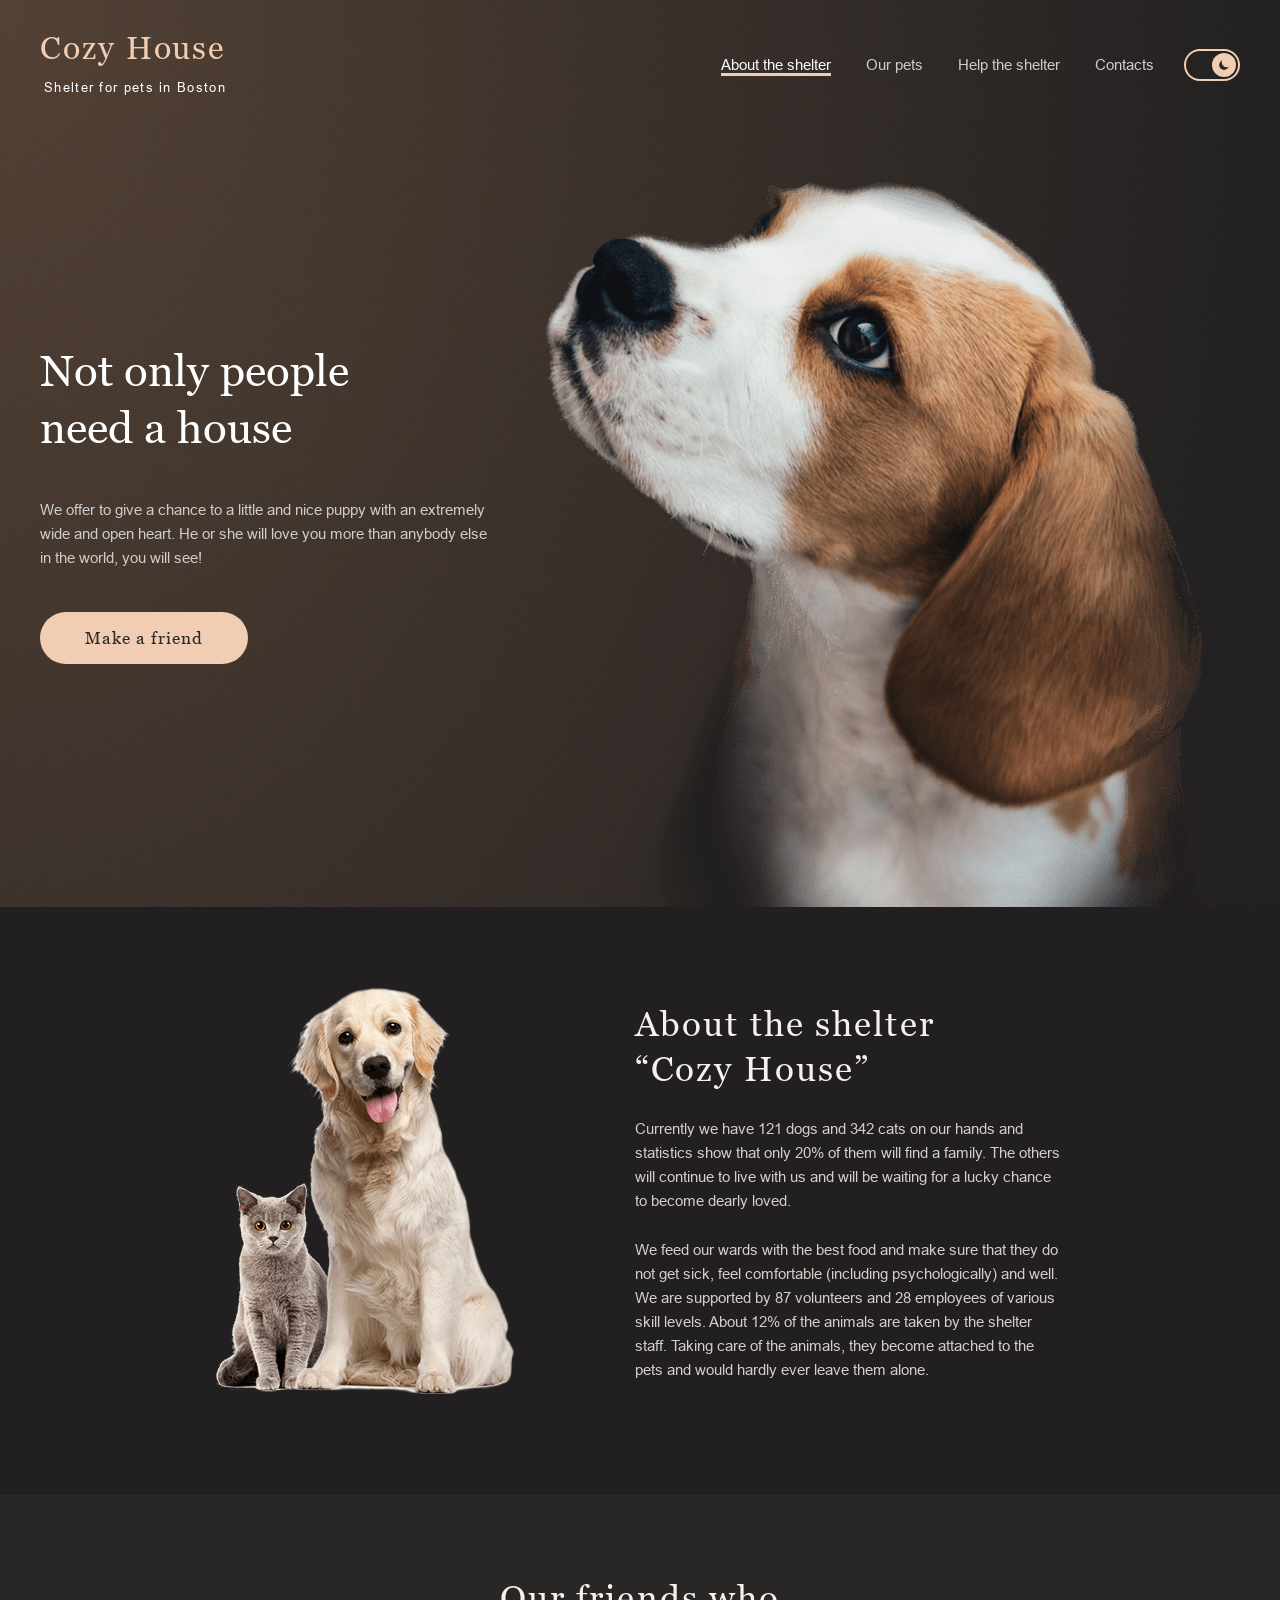
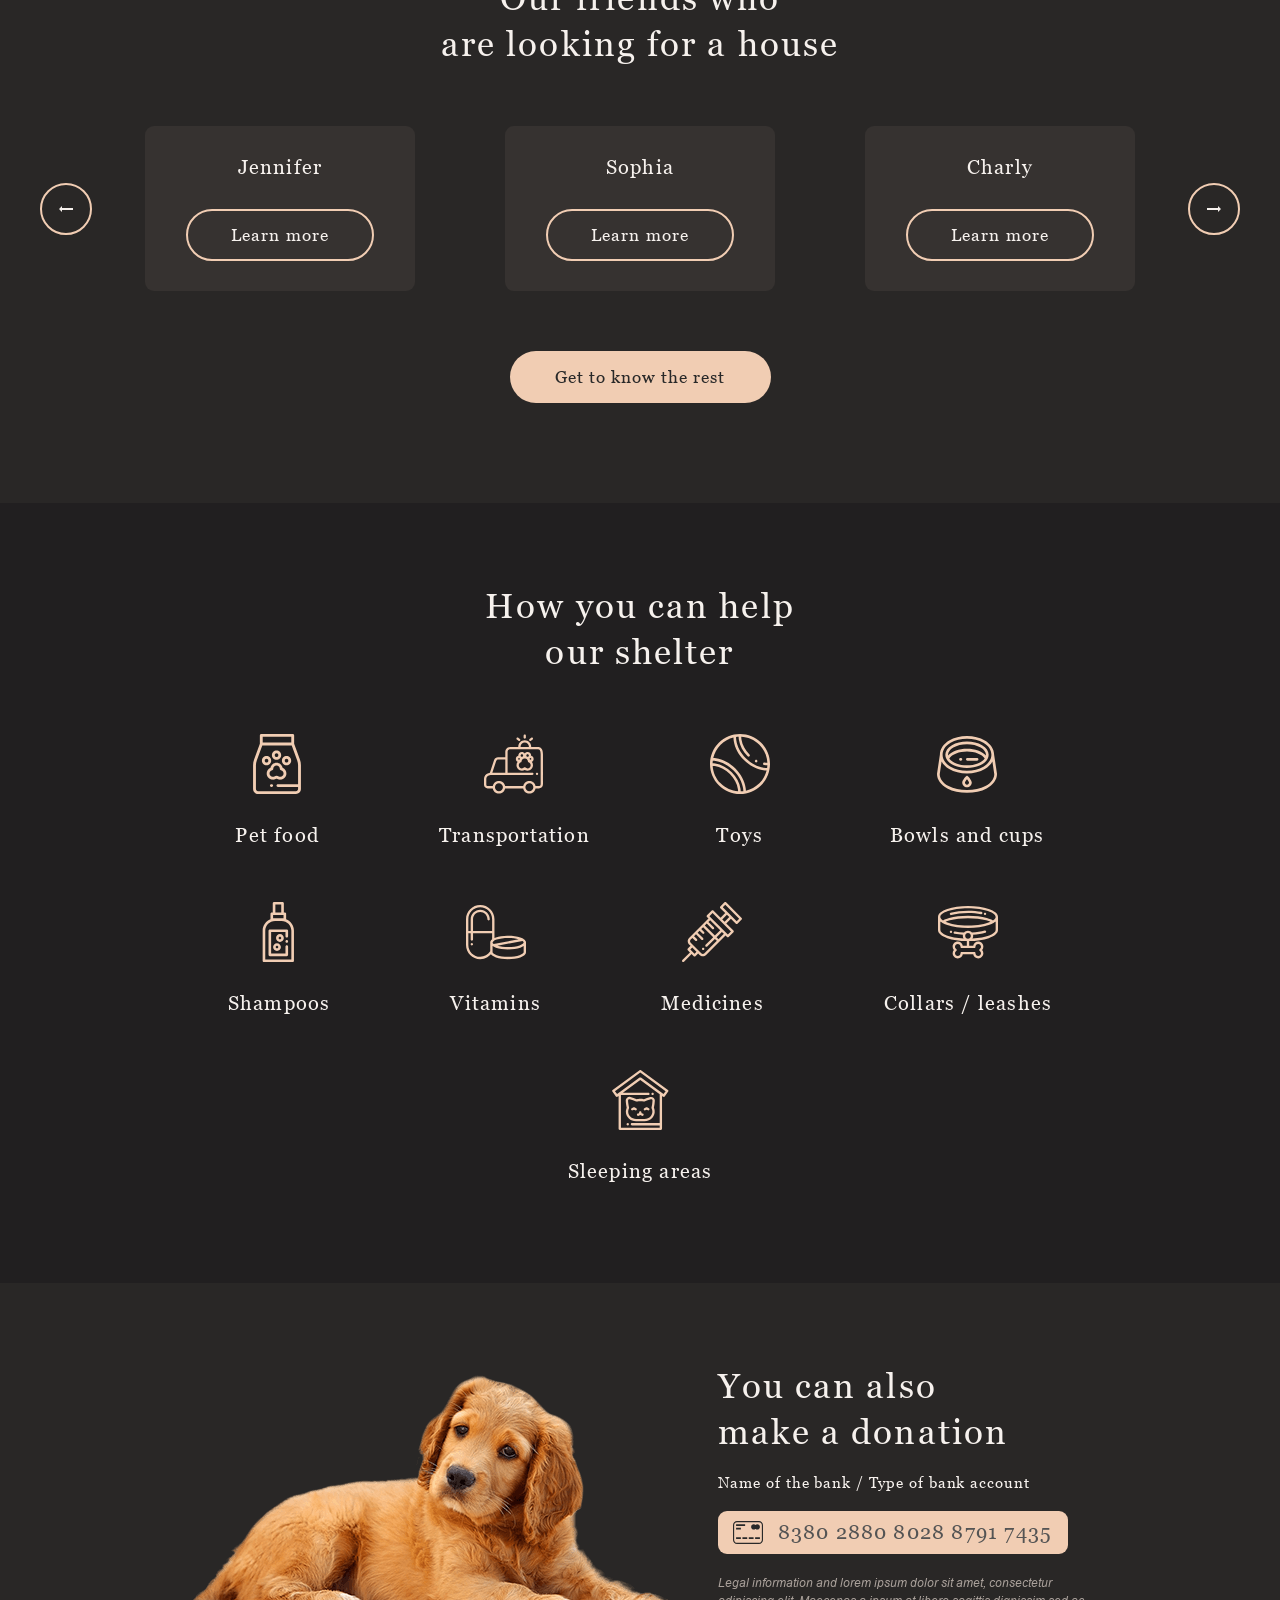
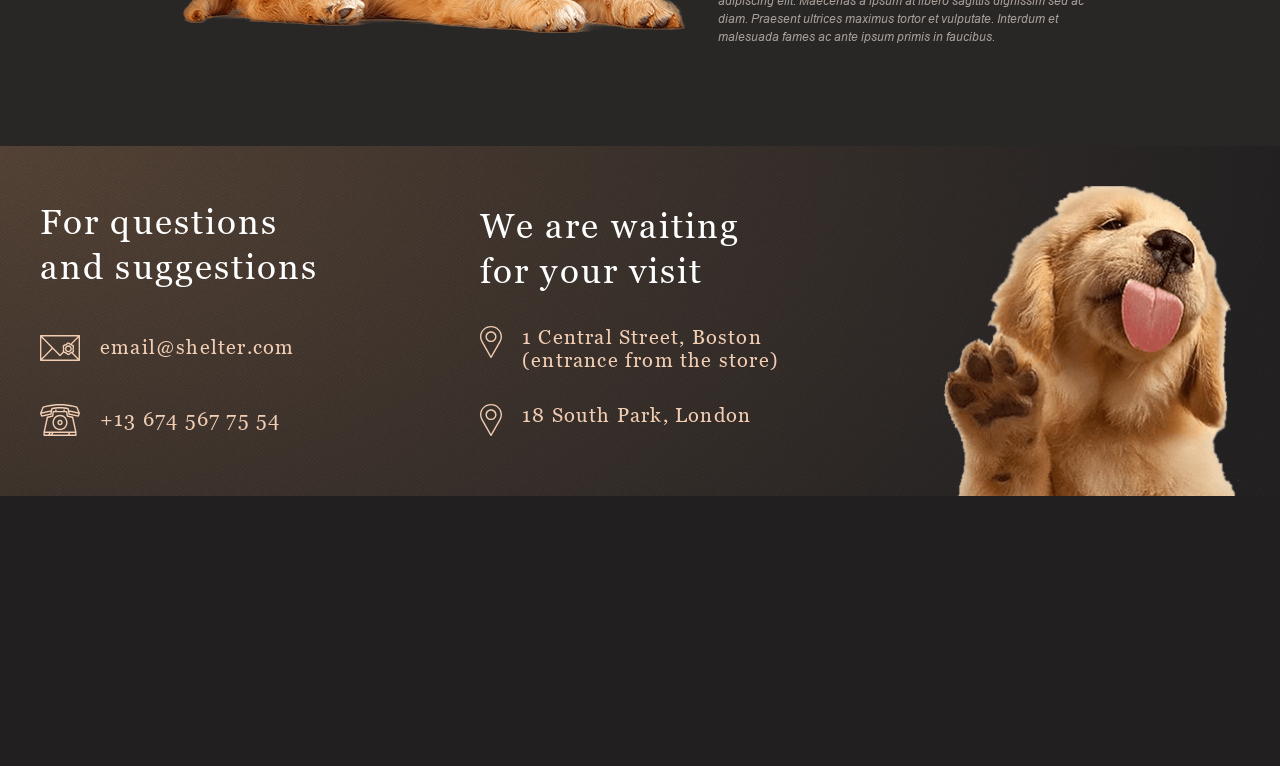
==== commit 996c8336: "feat: add light and dark theme variables" ====
--- a/shelter/index.html
+++ b/shelter/index.html
@@ -1,5 +1,5 @@
 <!doctype html>
-<html lang="en">
+<html lang="en" data-theme="dark">
   <head>
     <meta charset="UTF-8" />
     <meta name="viewport" content="width=device-width, initial-scale=1.0" />
--- a/shelter/css/style.css
+++ b/shelter/css/style.css
@@ -69,6 +69,32 @@
   --color-primary-light: #fddcc4;
   --start-screen-gradient-background: #211f20;
   --footer-gradient-background: #211f20;
+
+  --theme-background-primary: var(--color-light-xl);
+  --theme-background-secondary: var(--color-light-l);
+  --theme-surface: var(--color-light-s);
+  --theme-header-background: var(--color-light-xl);
+  --theme-text-primary: var(--color-dark-l);
+  --theme-text-secondary: var(--color-dark-xl);
+  --theme-text-muted: var(--color-dark-m);
+  --theme-control-text: var(--color-dark-3xl);
+  --theme-disabled: var(--color-dark-s);
+  --theme-popup-text: #000;
+}
+
+html[data-theme='dark'] {
+  color-scheme: dark;
+
+  --theme-background-primary: #211f20;
+  --theme-background-secondary: #292726;
+  --theme-surface: #363230;
+  --theme-header-background: #211f20;
+  --theme-text-primary: #f6f1ed;
+  --theme-text-secondary: #d4cec9;
+  --theme-text-muted: #aaa19b;
+  --theme-control-text: #f6f1ed;
+  --theme-disabled: #6f6965;
+  --theme-popup-text: #f6f1ed;
 }
 
 body {
@@ -77,7 +103,8 @@
   font-weight: 400;
   font-size: 15px;
   line-height: 160%;
-  color: var(--color-dark-l);
+  color: var(--theme-text-primary);
+  background-color: var(--theme-background-primary);
 }
 
 body.popup-open {
@@ -192,7 +219,7 @@
 
   position: absolute;
   top: 2px;
-  right: 2px;
+  left: 2px;
 
   width: 24px;
   height: 24px;
@@ -220,11 +247,11 @@
 
 .theme-toggle__icon--moon {
   right: 7px;
+  display: none;
 }
 
 .theme-toggle__icon--sun {
   left: 7px;
-  display: none;
 }
 
 .theme-toggle:hover {
@@ -237,9 +264,22 @@
 }
 
 .theme-toggle:focus-visible {
-  outline: 2px solid var(--color-light-xl);
+  outline: 2px solid var(--theme-text-primary);
   outline-offset: 3px;
 }
+
+html[data-theme='dark'] .theme-toggle::before {
+  transform: translateX(24px);
+}
+
+html[data-theme='dark'] .theme-toggle__icon--moon {
+  display: block;
+}
+
+html[data-theme='dark'] .theme-toggle__icon--sun {
+  display: none;
+}
+
 .burger {
   display: none;
 }
@@ -310,7 +350,7 @@
 
 /* ABOUT */
 .about {
-  background-color: var(--color-light-xl);
+  background-color: var(--theme-background-primary);
 }
 
 .container-about {
@@ -344,19 +384,19 @@
   font-size: 35px;
   line-height: 130%;
   letter-spacing: 0.06em;
-  color: var(--color-dark-l);
+  color: var(--theme-text-primary);
 }
 
 .about__text {
   font-family: var(--font-secondary);
-  color: var(--color-dark-xl);
+  color: var(--theme-text-secondary);
   font-size: 15px;
   line-height: 160%;
 }
 
 /* OUR-FRIENDS */
 .our-friends {
-  background-color: var(--color-light-l);
+  background-color: var(--theme-background-secondary);
 }
 
 .container-our-friends {
@@ -376,7 +416,7 @@
   max-width: 400px;
   text-align: center;
   margin-bottom: 60px;
-  color: var(--color-dark-l);
+  color: var(--theme-text-primary);
 }
 
 .our-friends__slider {
@@ -420,8 +460,12 @@
   border-radius: 50%;
   border: solid 2px var(--color-primary);
   background-color: transparent;
-  color: var(--color-dark-3xl);
+  color: var(--theme-control-text);
   transition: 0.3s ease;
+}
+
+.our-friends__button-slider path {
+  fill: currentColor;
 }
 
 .our-friends__slider-viewport {
@@ -444,7 +488,8 @@
   max-width: 270px;
   overflow: hidden;
   border-radius: 9px;
-  background-color: var(--color-light-s);
+  color: var(--theme-text-primary);
+  background-color: var(--theme-surface);
   cursor: pointer;
   transition: background-color 0.3s ease;
 }
@@ -468,7 +513,7 @@
   font-size: 17px;
   line-height: 130%;
   letter-spacing: 0.06em;
-  color: var(--color-dark-3xl);
+  color: var(--theme-control-text);
   border-radius: 100px;
   border: solid 2px var(--color-primary);
   padding: 13px 43px;
@@ -479,6 +524,7 @@
 }
 
 .our-friends__card:hover .our-friends__card-button {
+  color: var(--color-dark-3xl);
   background-color: var(--color-primary);
 }
 
@@ -493,12 +539,12 @@
 /* HELP */
 .help {
   padding-top: 80px;
-  background-color: var(--color-light-xl);
+  background-color: var(--theme-background-primary);
 }
 
 .help__title {
   font-family: var(--font-primary);
-  color: var(--color-dark-l);
+  color: var(--theme-text-primary);
   font-weight: 400;
   font-size: 35px;
   line-height: 130%;
@@ -536,13 +582,13 @@
   line-height: 115%;
   letter-spacing: 0.06em;
   text-align: center;
-  color: var(--color-dark-l);
+  color: var(--theme-text-primary);
 }
 
 /* IN-ADDITION */
 .in-addition {
   padding: 80px 0 100px;
-  background-color: var(--color-light-l);
+  background-color: var(--theme-background-secondary);
 }
 
 .container-in-addition {
@@ -576,7 +622,7 @@
   line-height: 130%;
   letter-spacing: 0.06em;
   max-width: 300px;
-  color: var(--color-dark-l);
+  color: var(--theme-text-primary);
 }
 
 .in-addition__subtitle {
@@ -584,7 +630,7 @@
   font-size: 15px;
   line-height: 110%;
   letter-spacing: 0.06em;
-  color: var(--color-dark-l);
+  color: var(--theme-text-primary);
 }
 
 .donation-card {
@@ -619,7 +665,7 @@
   font-style: italic;
   font-size: 12px;
   line-height: 150%;
-  color: var(--color-dark-m);
+  color: var(--theme-text-muted);
 }
 
 /* FOOTER */
@@ -724,6 +770,62 @@
 
 .footer__img img {
   width: 300px;
+}
+
+body,
+.header-pets,
+.about,
+.our-friends,
+.help,
+.in-addition,
+.pets-page,
+.our-friends__card,
+.popup__content,
+.popup__img {
+  transition:
+    color 0.3s ease,
+    background-color 0.3s ease;
+}
+
+html[data-theme='dark'] .header-pets {
+  background-color: var(--theme-header-background);
+}
+
+html[data-theme='dark'] .header-pets .logo__title,
+html[data-theme='dark'] .header-pets .logo__subtitle,
+html[data-theme='dark'] .header-nav__list-link-pets,
+html[data-theme='dark'] .pets-page__title {
+  color: var(--theme-text-primary);
+}
+
+html[data-theme='dark'] .header-nav__list-link-pets.header-nav__list-link--active,
+html[data-theme='dark']
+  .header-nav__list-link-pets:not(.header-nav__list-link--active):hover {
+  color: var(--theme-text-primary);
+}
+
+html[data-theme='dark'] .pets-page {
+  background-color: var(--theme-background-secondary);
+}
+
+html[data-theme='dark'] .pets-page__pagination,
+html[data-theme='dark'] .pagination-button {
+  color: var(--theme-control-text);
+}
+
+html[data-theme='dark'] .pagination-button--disabled {
+  color: var(--theme-disabled);
+  border-color: var(--theme-disabled);
+}
+
+html[data-theme='dark'] .pagination-button--active,
+html[data-theme='dark']
+  .pagination-button:not(.pagination-button--disabled):hover {
+  color: var(--color-dark-3xl);
+}
+
+html[data-theme='dark'] .header-pets .burger span {
+  background-color: var(--color-primary);
 }
 
 @media (max-width: 1220px) {
@@ -1152,7 +1254,7 @@
   width: min(1180px, calc(100vw - 120px));
   max-height: calc(100vh - 100px);
 
-  background-color: var(--color-light-s);
+  background-color: var(--theme-surface);
   border-radius: 9px;
 }
 
@@ -1177,11 +1279,19 @@
   background-color: var(--color-primary);
 }
 
+.popup__close path {
+  fill: var(--theme-control-text);
+}
+
+.popup__close:hover path {
+  fill: var(--color-dark-3xl);
+}
+
 .popup__img {
   width: 44%;
   object-fit: contain;
 
-  background-color: var(--color-light-s);
+  background-color: var(--theme-surface);
   border-radius: 9px 0 0 9px;
 }
 
@@ -1190,7 +1300,7 @@
   padding: 32px 42px;
   overflow-y: auto;
 
-  color: #000000;
+  color: var(--theme-popup-text);
 }
 
 .popup__title {
@@ -1291,7 +1401,7 @@
   font-family: var(--font-secondary);
   font-size: 14px;
   line-height: 140%;
-  color: var(--color-dark-l);
+  color: var(--theme-text-primary);
 
   cursor: pointer;
 }
@@ -1308,7 +1418,7 @@
 }
 
 .popup__radio:focus-visible {
-  outline: 2px solid var(--color-dark-3xl);
+  outline: 2px solid var(--theme-control-text);
   outline-offset: 2px;
 }
 
@@ -1347,7 +1457,7 @@
   font-family: var(--font-secondary);
   font-size: 13px;
   line-height: 140%;
-  color: var(--color-dark-m);
+  color: var(--theme-text-muted);
 }
 
 .popup__support-button {
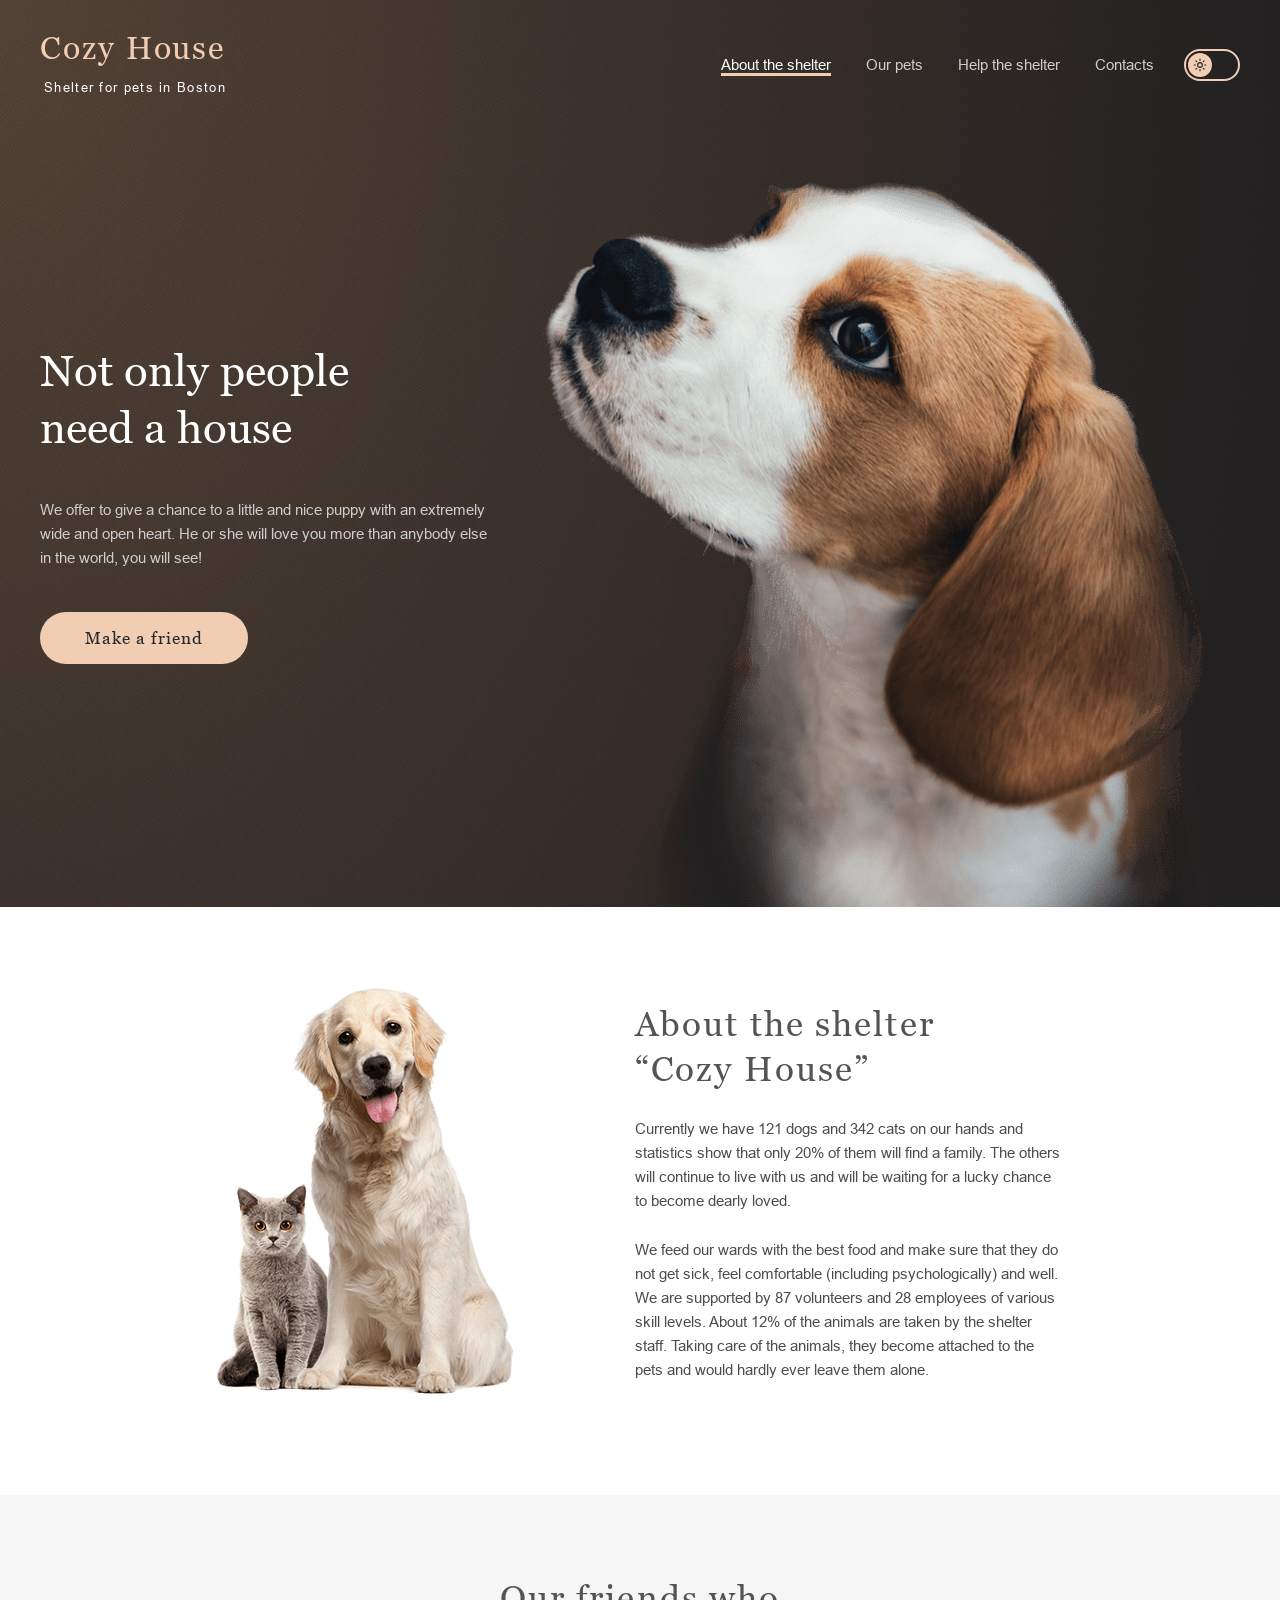
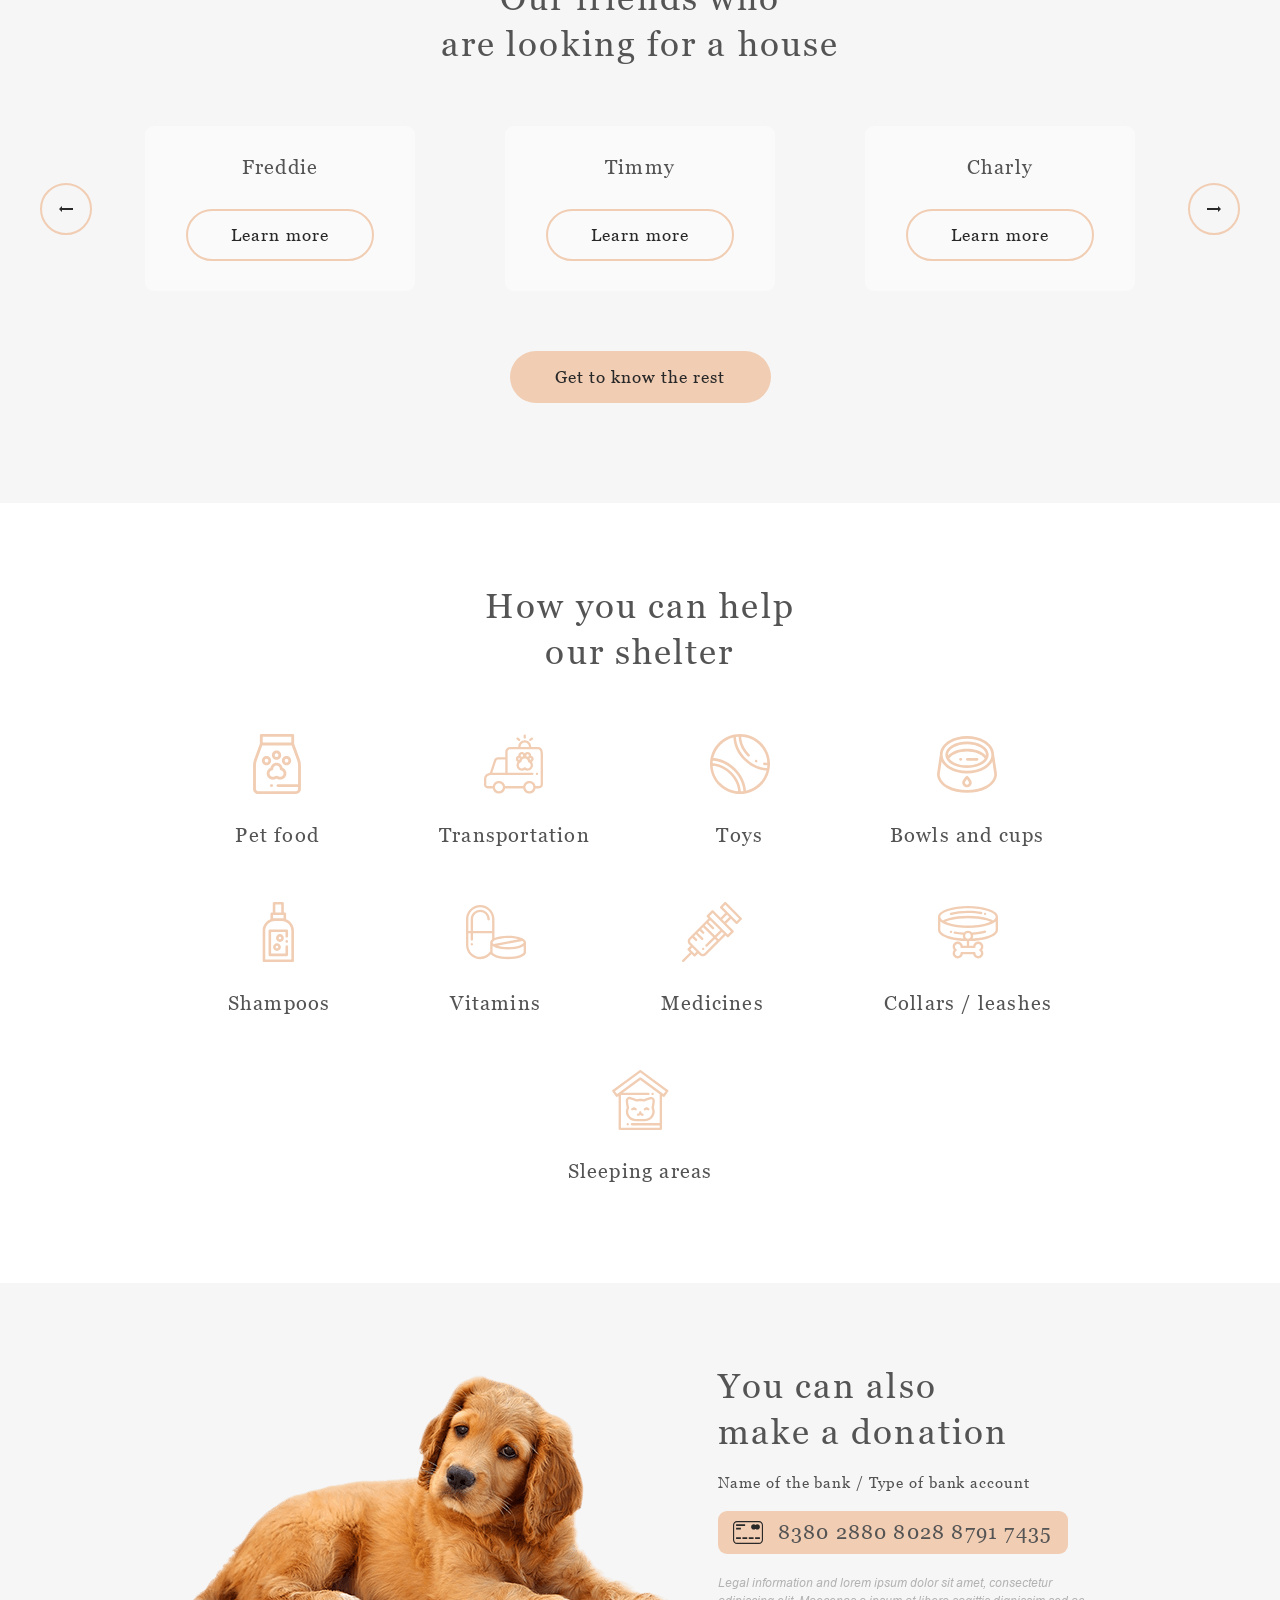
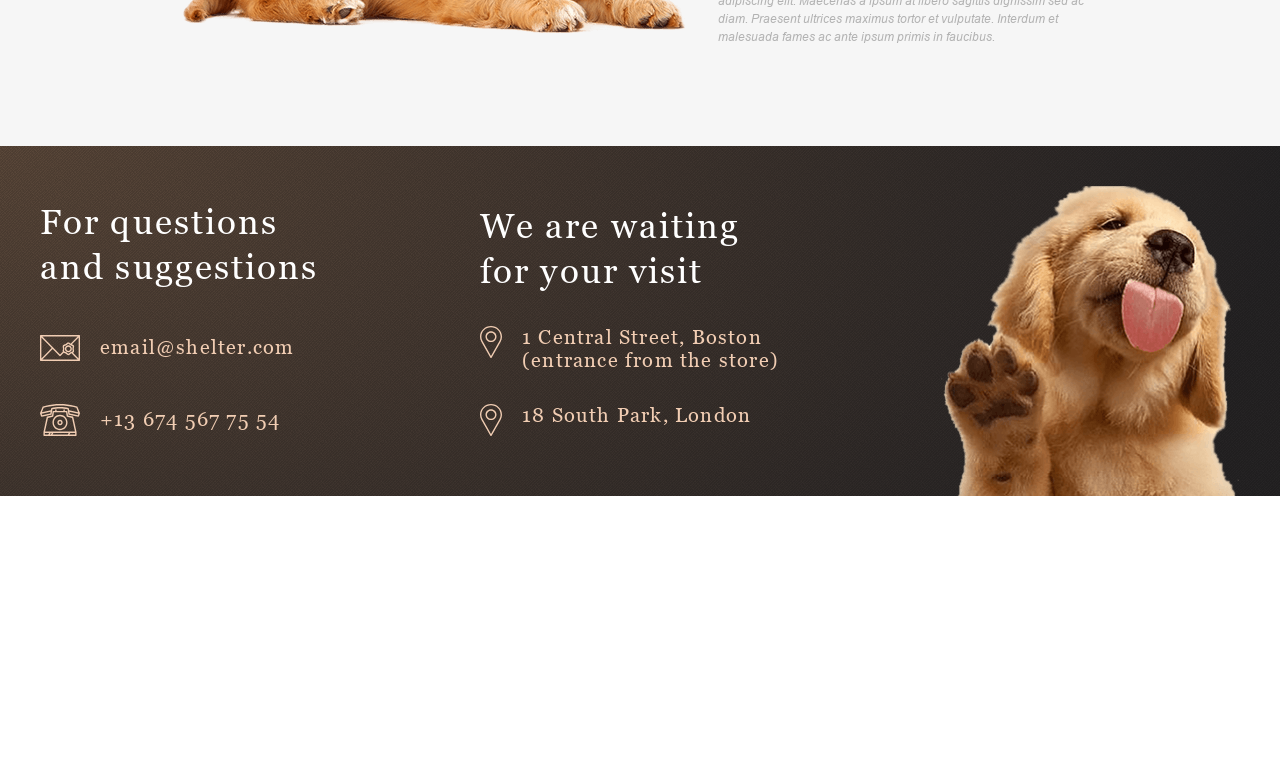
==== commit 269a9863: "feat: add light and dark theme toggle" ====
--- a/shelter/index.html
+++ b/shelter/index.html
@@ -1,5 +1,5 @@
 <!doctype html>
-<html lang="en" data-theme="dark">
+<html lang="en" class="light-theme">
   <head>
     <meta charset="UTF-8" />
     <meta name="viewport" content="width=device-width, initial-scale=1.0" />
@@ -55,7 +55,6 @@
                 type="button"
                 aria-label="Switch to dark theme"
                 aria-pressed="false"
-                data-theme-toggle
               >
                 <svg
                   class="theme-toggle__icon theme-toggle__icon--moon"
--- a/shelter/css/style.css
+++ b/shelter/css/style.css
@@ -82,7 +82,7 @@
   --theme-popup-text: #000;
 }
 
-html[data-theme='dark'] {
+html.dark-theme {
   color-scheme: dark;
 
   --theme-background-primary: #211f20;
@@ -268,15 +268,15 @@
   outline-offset: 3px;
 }
 
-html[data-theme='dark'] .theme-toggle::before {
+html.dark-theme .theme-toggle::before {
   transform: translateX(24px);
 }
 
-html[data-theme='dark'] .theme-toggle__icon--moon {
+html.dark-theme .theme-toggle__icon--moon {
   display: block;
 }
 
-html[data-theme='dark'] .theme-toggle__icon--sun {
+html.dark-theme .theme-toggle__icon--sun {
   display: none;
 }
 
@@ -787,44 +787,44 @@
     background-color 0.3s ease;
 }
 
-html[data-theme='dark'] .header-pets {
+html.dark-theme .header-pets {
   background-color: var(--theme-header-background);
 }
 
-html[data-theme='dark'] .header-pets .logo__title,
-html[data-theme='dark'] .header-pets .logo__subtitle,
-html[data-theme='dark'] .header-nav__list-link-pets,
-html[data-theme='dark'] .pets-page__title {
+html.dark-theme .header-pets .logo__title,
+html.dark-theme .header-pets .logo__subtitle,
+html.dark-theme .header-nav__list-link-pets,
+html.dark-theme .pets-page__title {
   color: var(--theme-text-primary);
 }
 
-html[data-theme='dark'] .header-nav__list-link-pets.header-nav__list-link--active,
-html[data-theme='dark']
+html.dark-theme .header-nav__list-link-pets.header-nav__list-link--active,
+html.dark-theme
   .header-nav__list-link-pets:not(.header-nav__list-link--active):hover {
   color: var(--theme-text-primary);
 }
 
-html[data-theme='dark'] .pets-page {
+html.dark-theme .pets-page {
   background-color: var(--theme-background-secondary);
 }
 
-html[data-theme='dark'] .pets-page__pagination,
-html[data-theme='dark'] .pagination-button {
+html.dark-theme .pets-page__pagination,
+html.dark-theme .pagination-button {
   color: var(--theme-control-text);
 }
 
-html[data-theme='dark'] .pagination-button--disabled {
+html.dark-theme .pagination-button--disabled {
   color: var(--theme-disabled);
   border-color: var(--theme-disabled);
 }
 
-html[data-theme='dark'] .pagination-button--active,
-html[data-theme='dark']
+html.dark-theme .pagination-button--active,
+html.dark-theme
   .pagination-button:not(.pagination-button--disabled):hover {
   color: var(--color-dark-3xl);
 }
 
-html[data-theme='dark'] .header-pets .burger span {
+html.dark-theme .header-pets .burger span {
   background-color: var(--color-primary);
 }
 
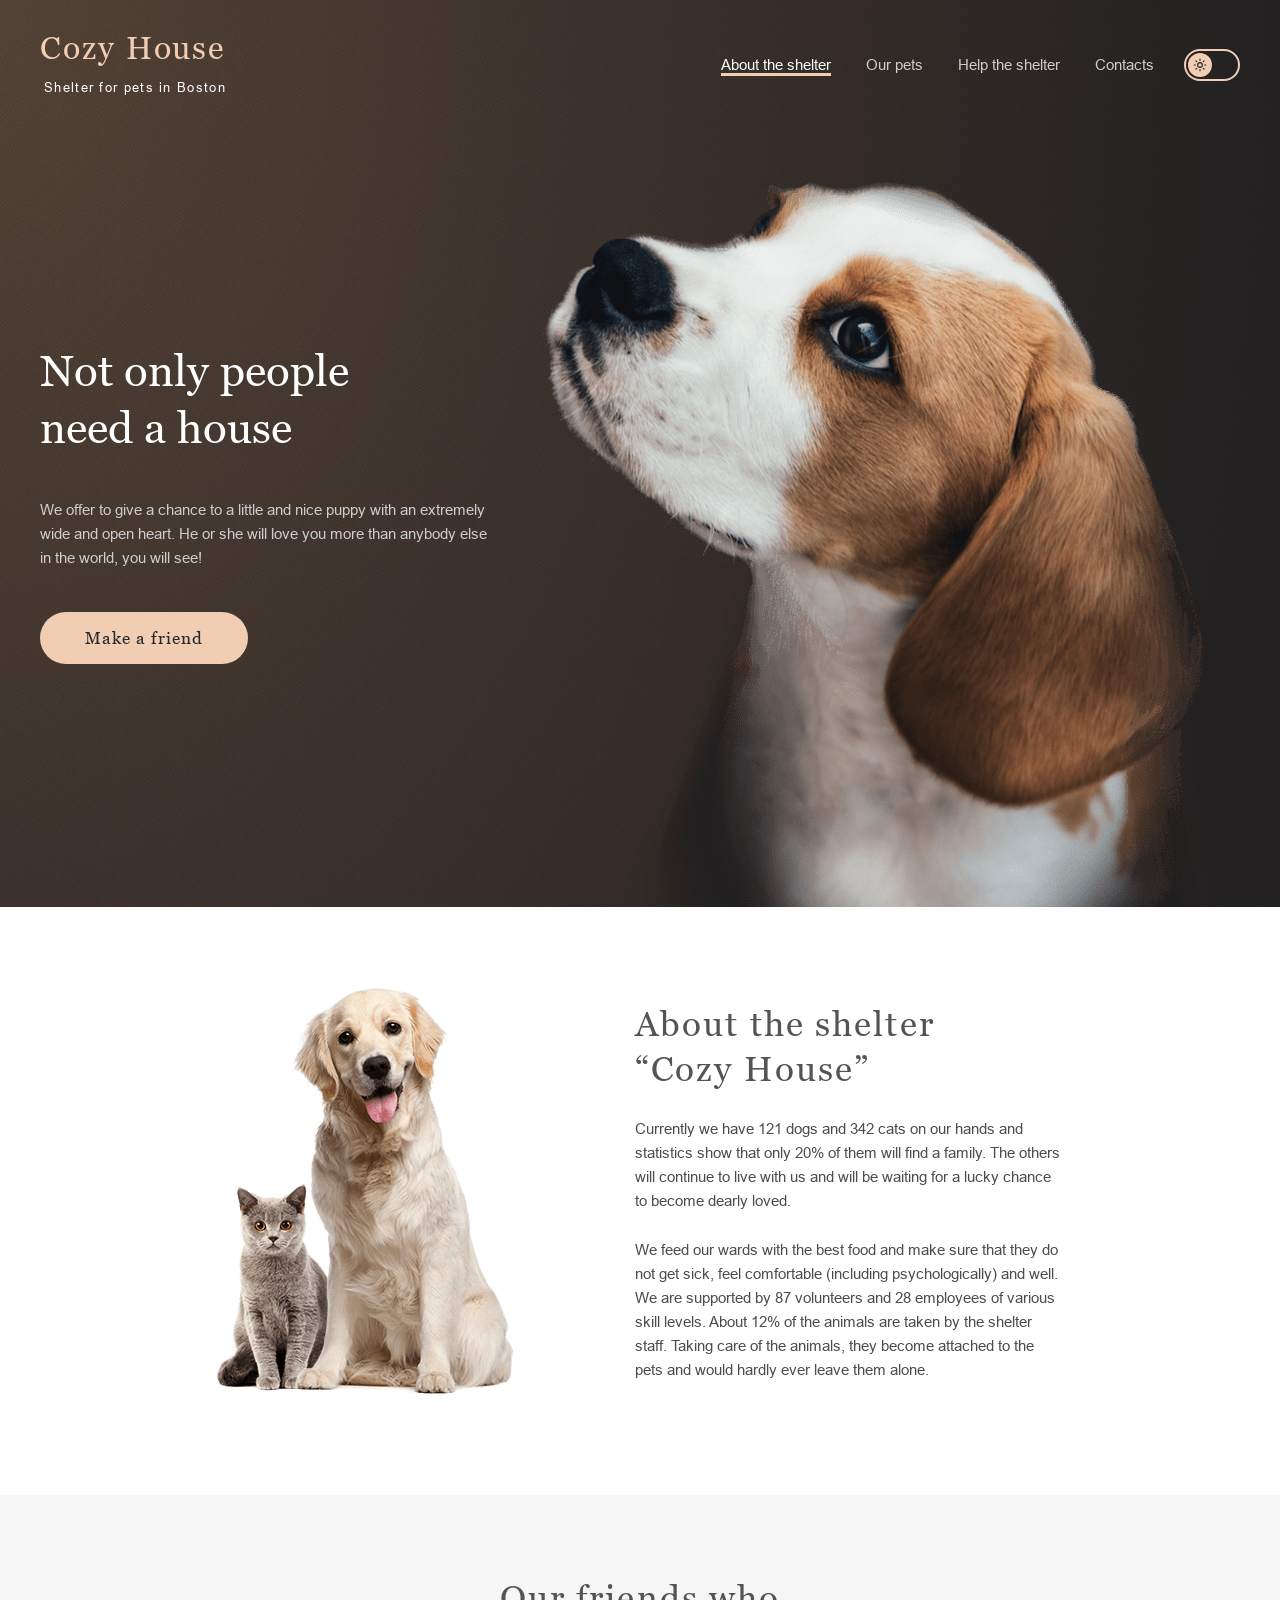
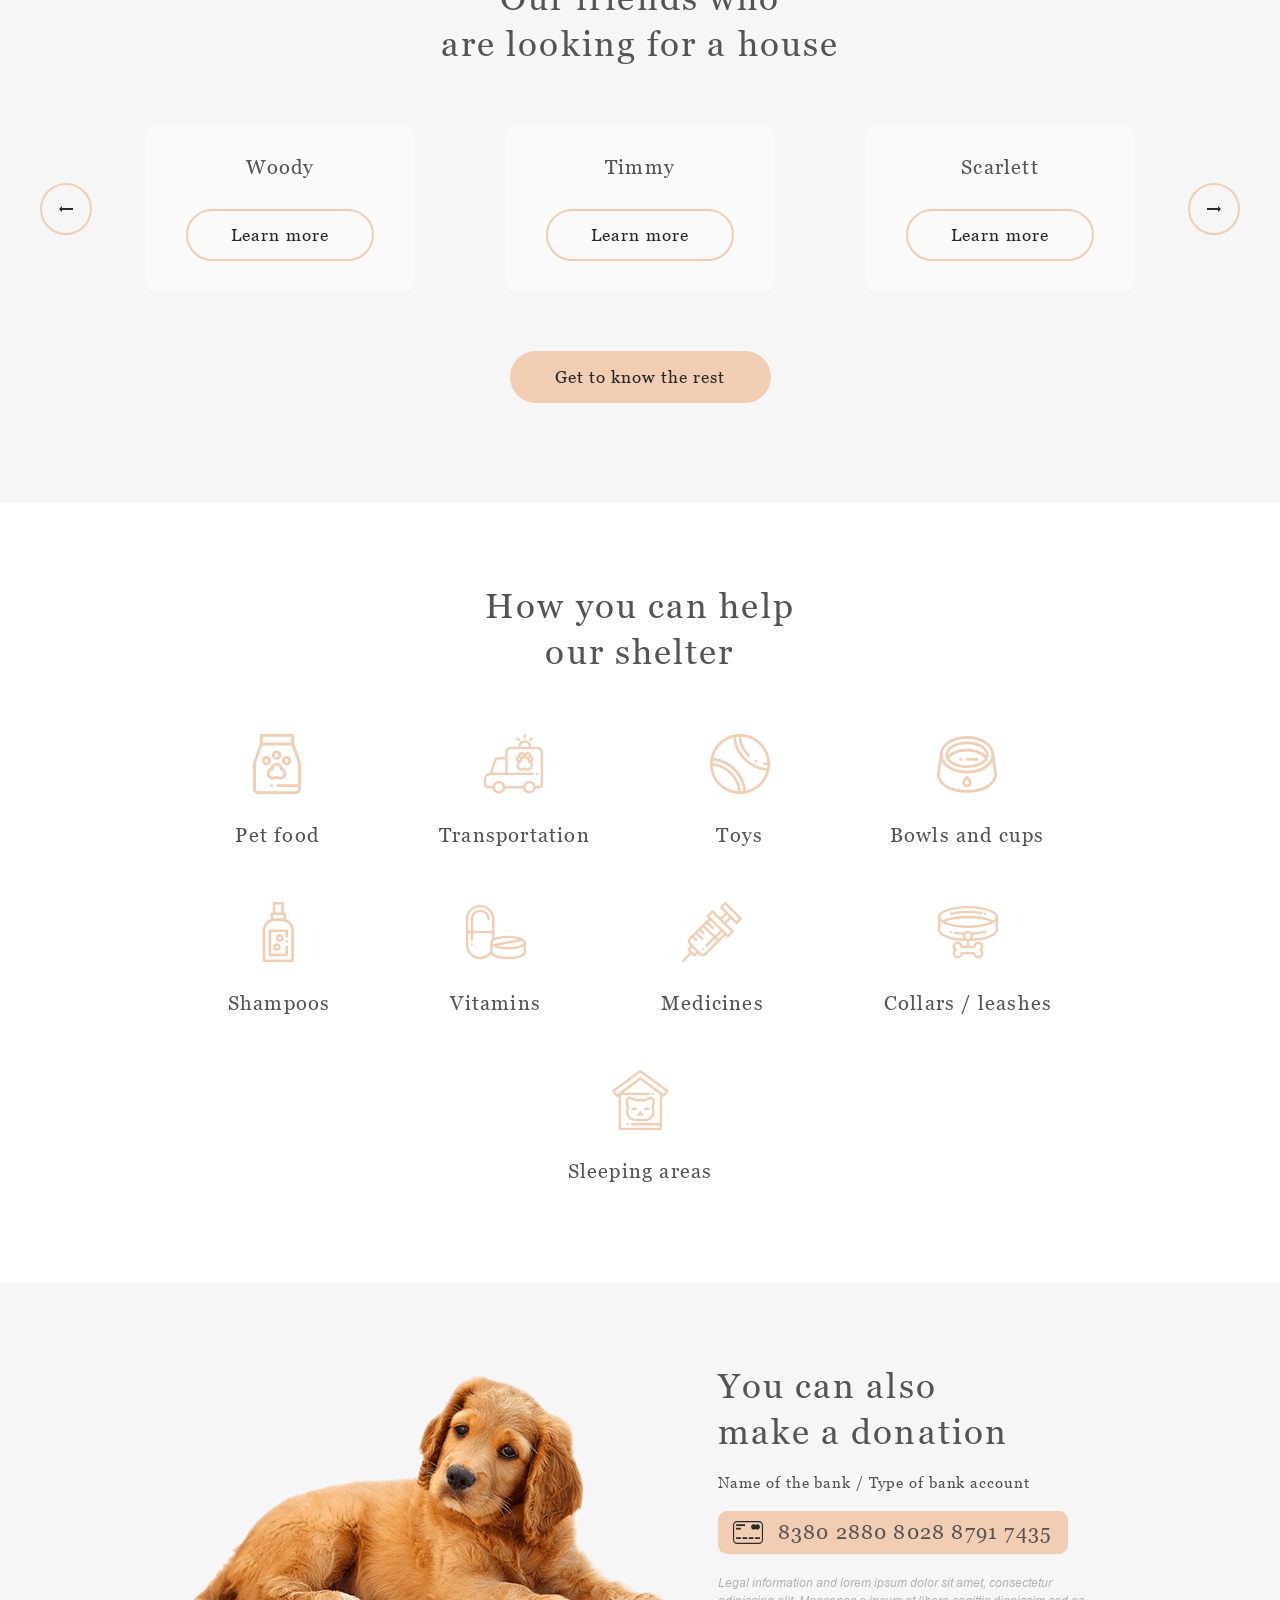
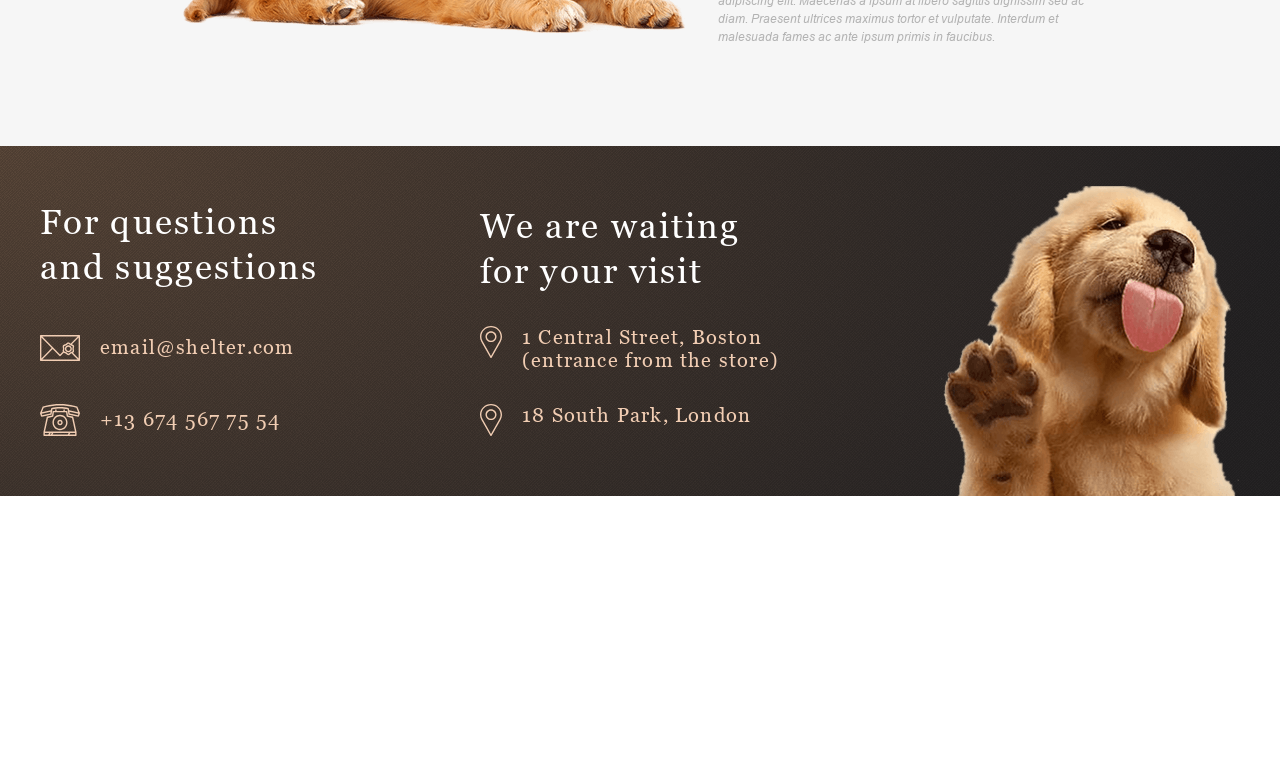
==== commit cd1d3d36: "feat: save theme and polish landing page" ====
--- a/shelter/index.html
+++ b/shelter/index.html
@@ -53,8 +53,6 @@
               <button
                 class="theme-toggle"
                 type="button"
-                aria-label="Switch to dark theme"
-                aria-pressed="false"
               >
                 <svg
                   class="theme-toggle__icon theme-toggle__icon--moon"
--- a/shelter/css/style.css
+++ b/shelter/css/style.css
@@ -926,7 +926,7 @@
   }
 }
 
-@media (max-width: 767px) {
+@media (max-width: 768px) {
   .header-container {
     margin: 0 20px;
   }
@@ -1568,7 +1568,7 @@
 
 /* Mobile */
 
-@media (max-width: 767px) {
+@media (max-width: 768px) {
   .popup {
     padding: 44px 24px 20px;
   }
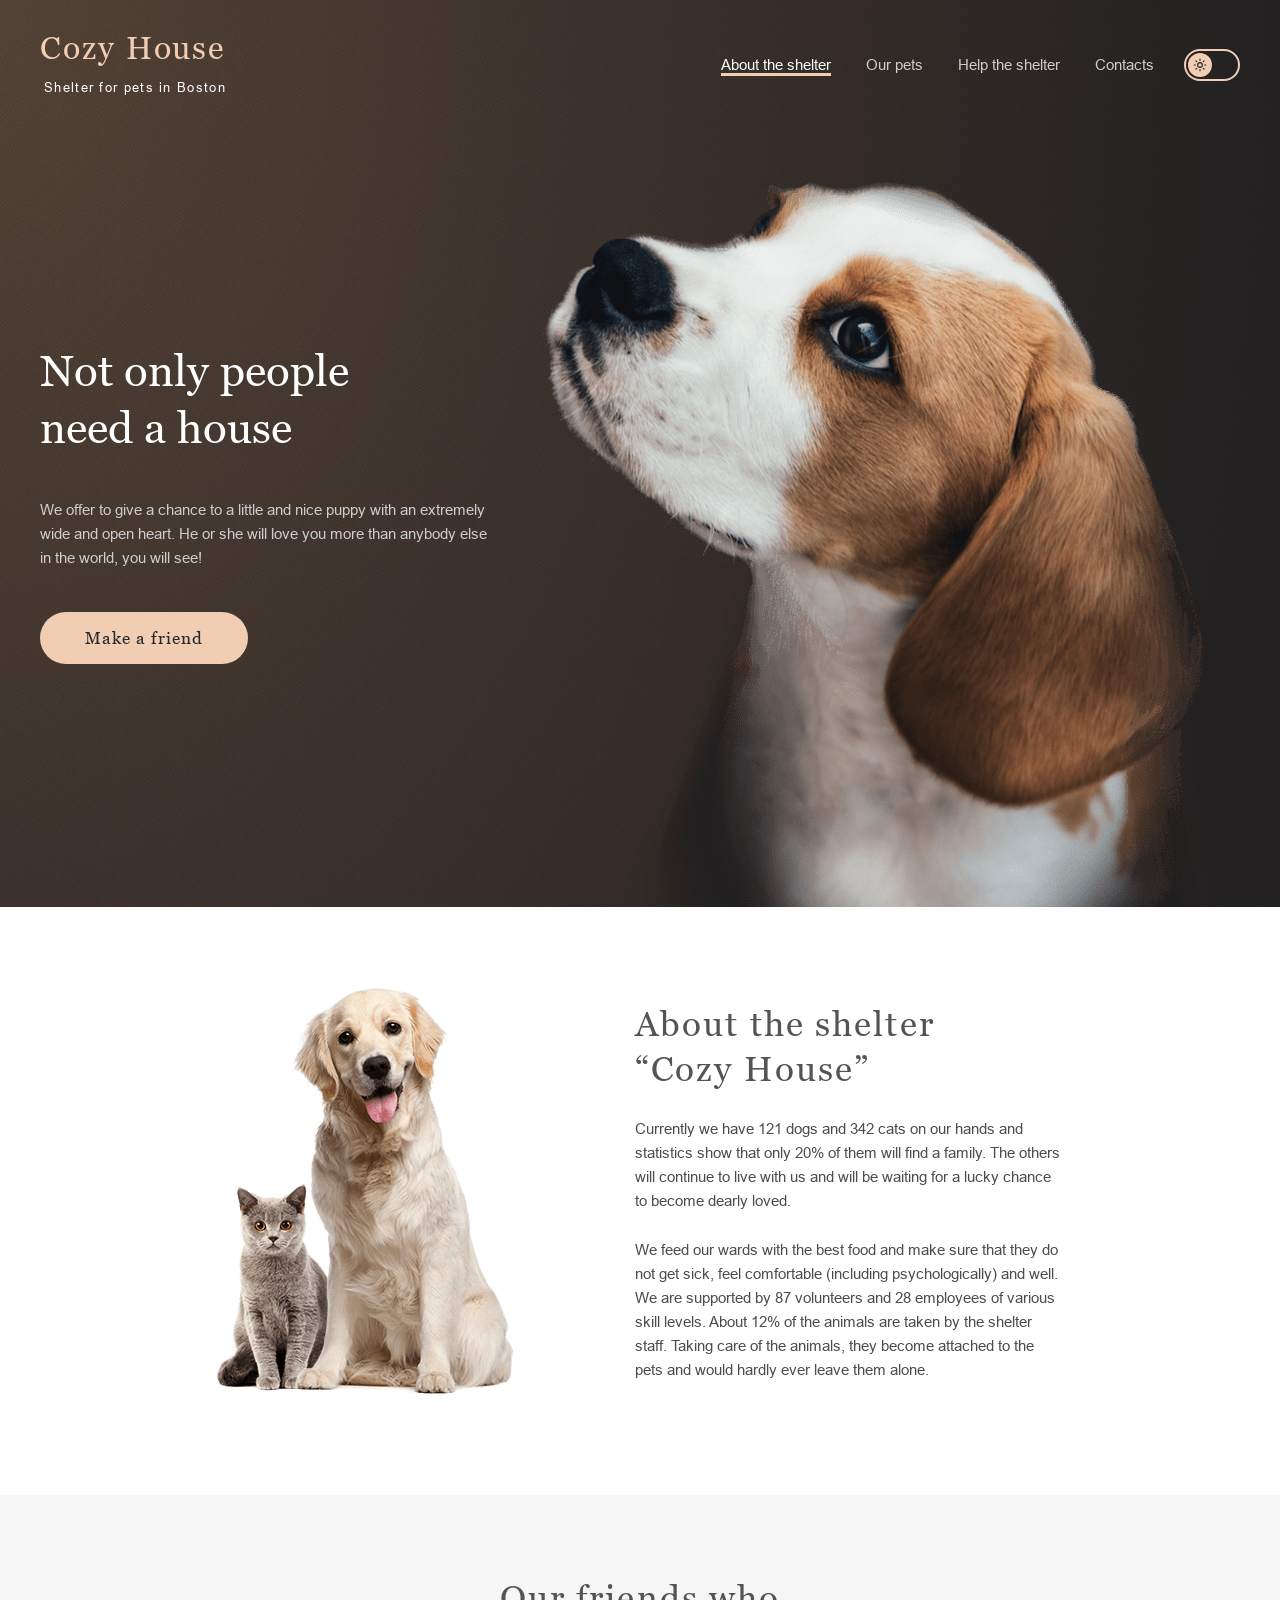
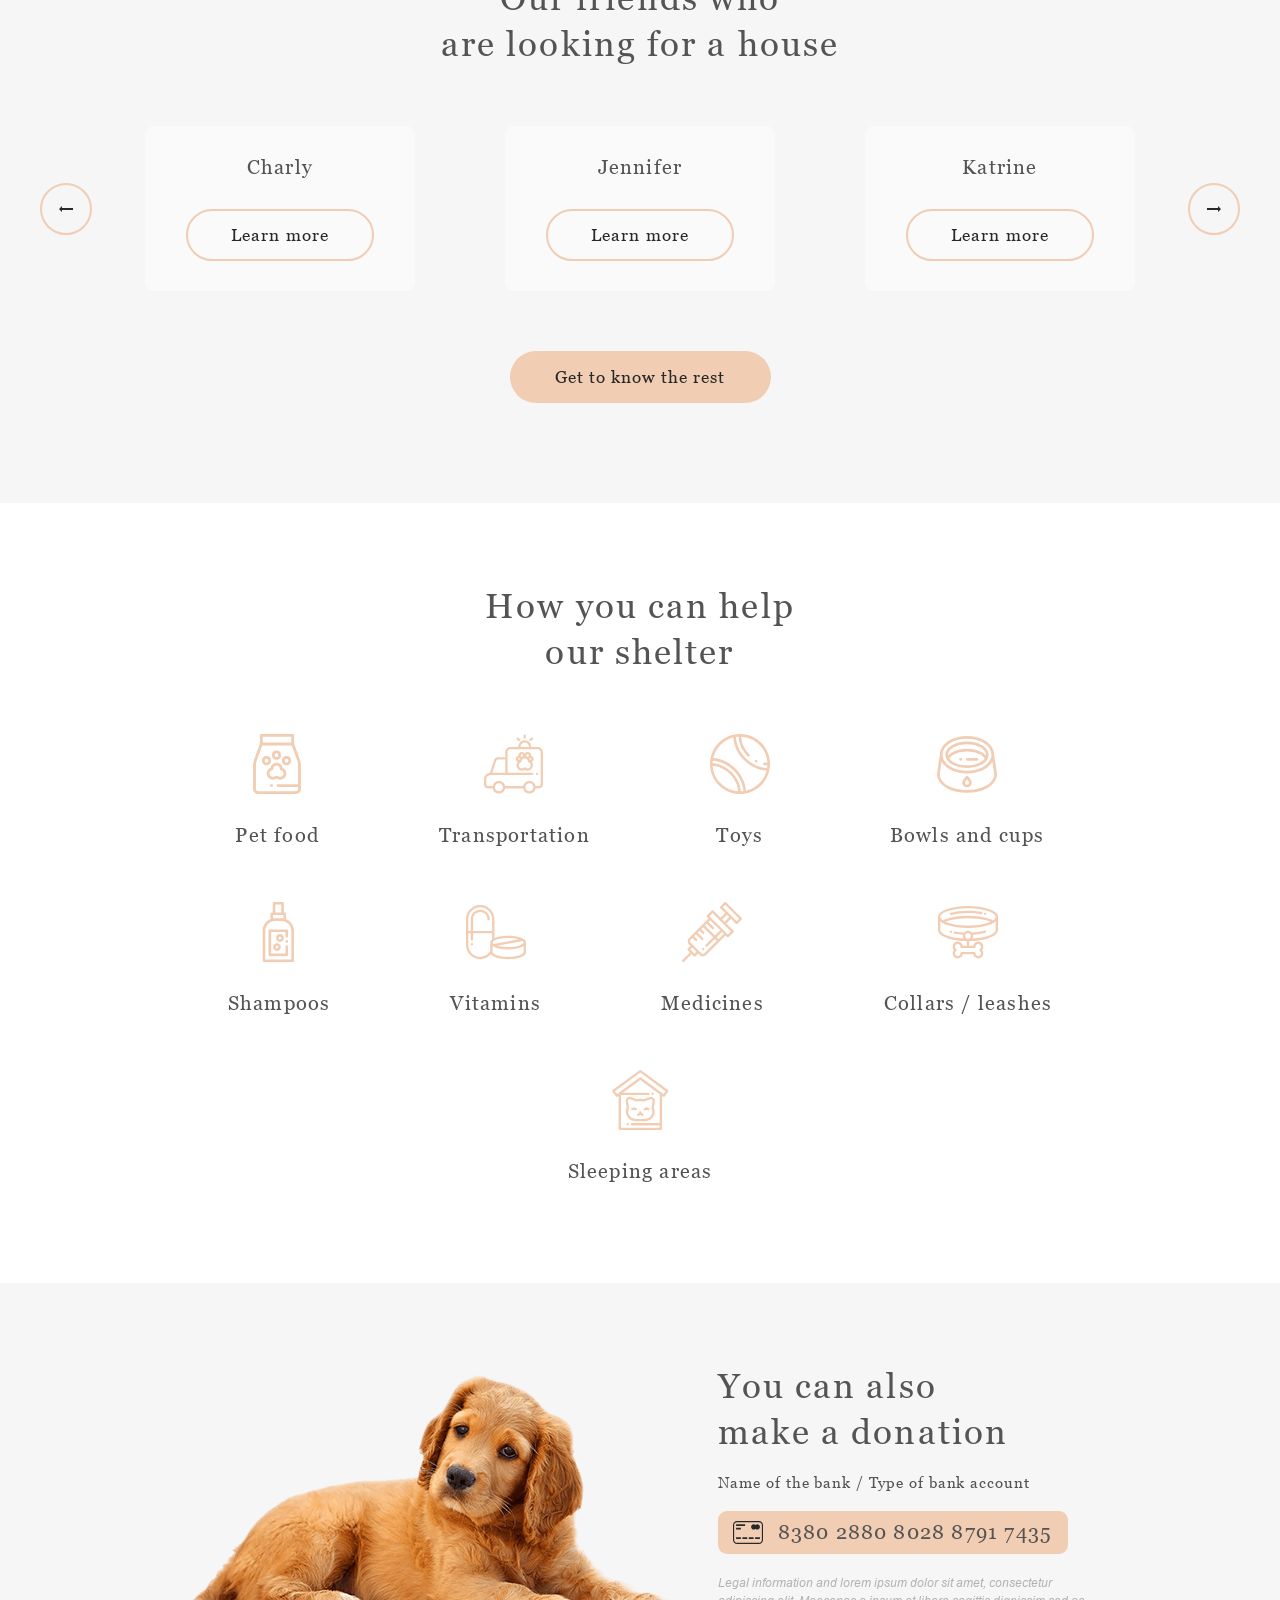
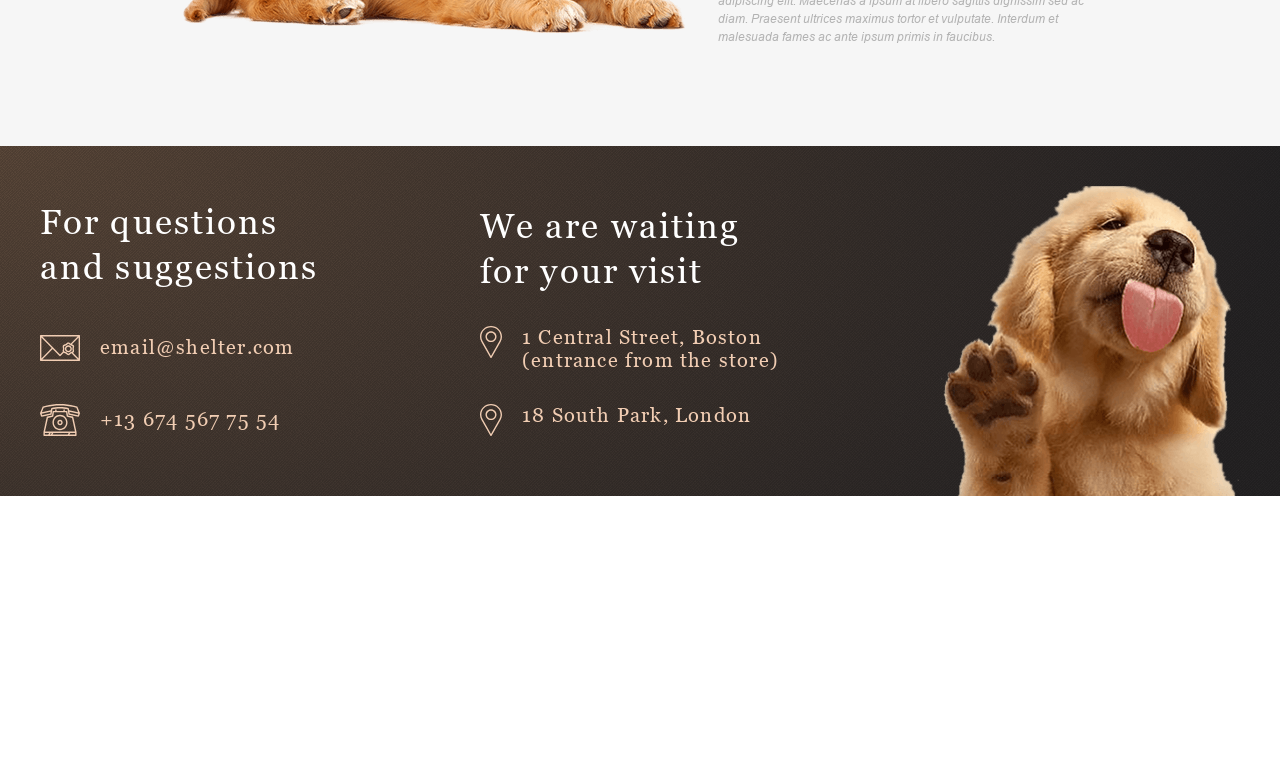
==== commit ebecf45e: "feat: add pet categories and polish catalog" ====
--- a/shelter/index.html
+++ b/shelter/index.html
@@ -50,10 +50,7 @@
                 </ul>
               </nav>
 
-              <button
-                class="theme-toggle"
-                type="button"
-              >
+              <button class="theme-toggle" type="button">
                 <svg
                   class="theme-toggle__icon theme-toggle__icon--moon"
                   width="18"
@@ -421,10 +418,13 @@
           </svg>
         </button>
 
-        <img class="popup__img" src="" alt="" />
-
+        <img
+          class="popup__img"
+          src="./assets/images/pets-jennifer.jpg"
+          alt="Jennifer"
+        />
         <div class="popup__info">
-          <h2 class="popup__title"></h2>
+          <h2 class="popup__title">Pet details</h2>
           <p class="popup__subtitle"></p>
           <p class="popup__description"></p>
 
